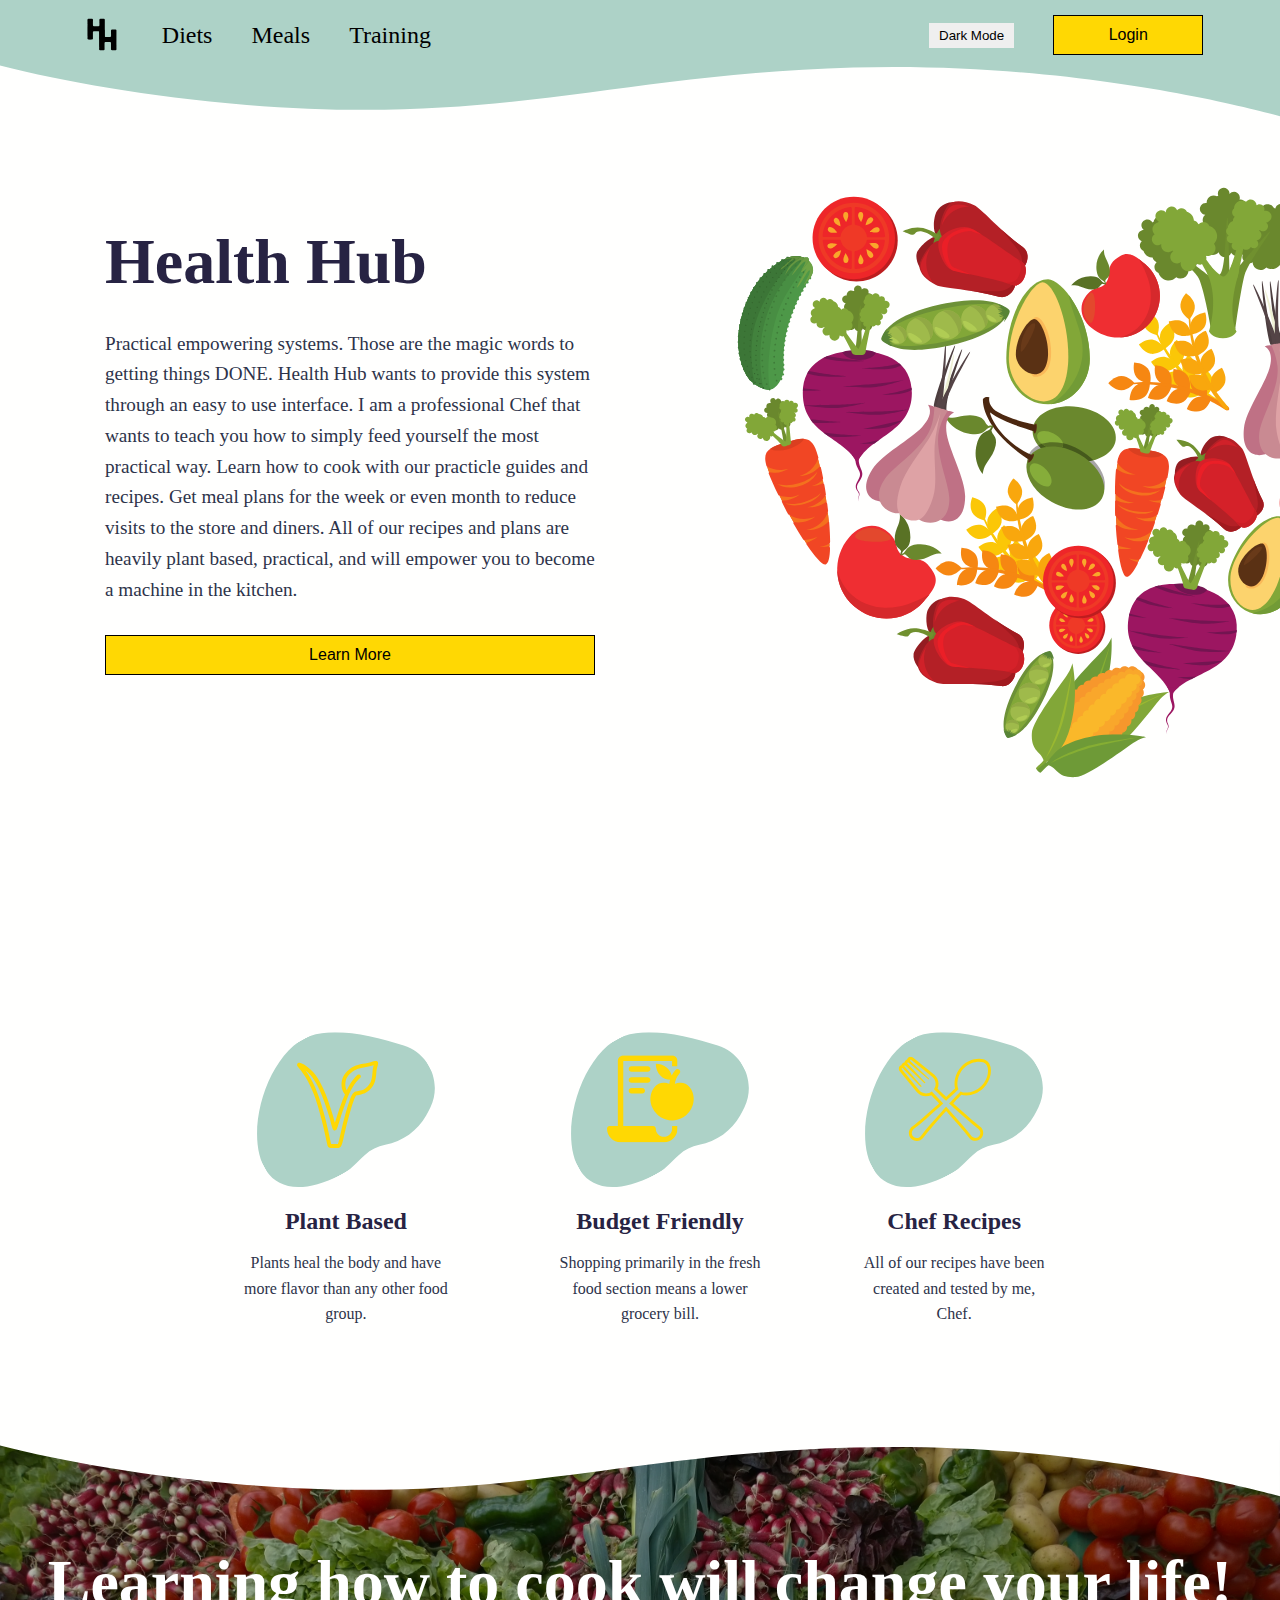
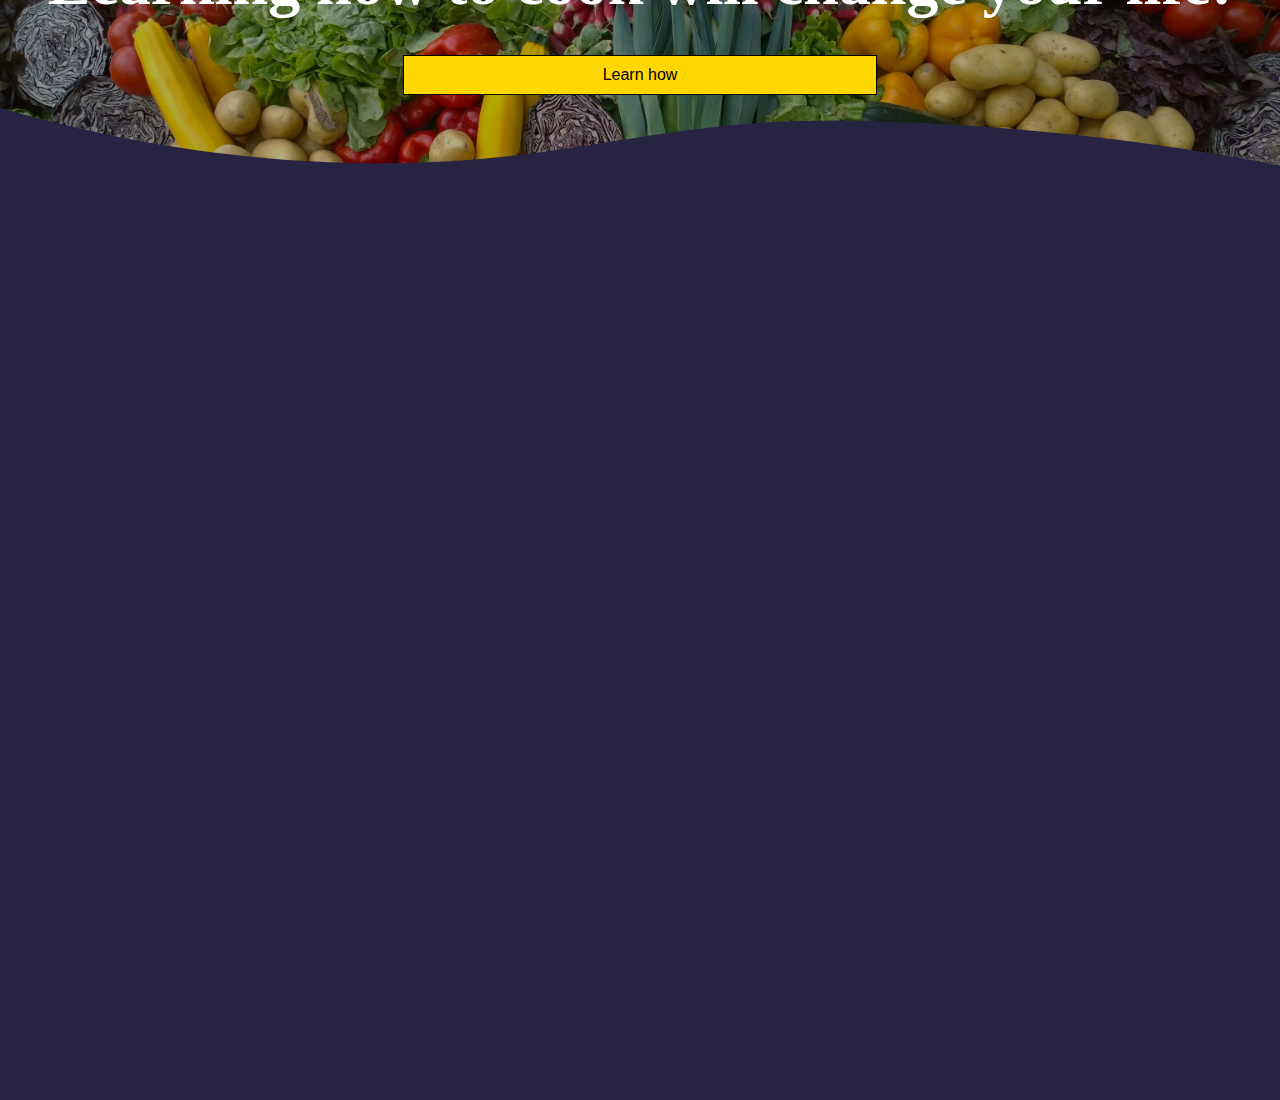
==== index.html @ 1642f45f "dark mode waves, starting section three" ====
<!DOCTYPE html>
<html lang="en">
  <head>
    <meta charset="UTF-8" />
    <meta http-equiv="X-UA-Compatible" content="IE=edge" />
    <meta name="viewport" content="width=device-width, initial-scale=1.0" />
    <link rel="stylesheet" href="./global.css" />
    <link rel="stylesheet" href="./styles/Home/index.css" />
    <title>Health Hub Website</title>
  </head>
  <header>
    <div class="header-interior">
      <div class="header-links">
        <img
          class="logo"
          src="./assets/logo/black_logo.svg"
          alt="Health Hub Logo"
        />
        <nav>
          <a>Diets</a>
          <a>Meals</a>
          <a>Training</a>
        </nav>
      </div>
      <div class="header-login">
        <button id="dark_mode_switch" class="switch">Dark Mode</button>
        <button id="login" class="btn login">Login</button>
      </div>
    </div>
    <div class="header_wave"></div>
  </header>
  <body>
    <section class="one">
      <img
        class="food_heart"
        src="./assets/food_heart.svg"
        alt="heart food image"
      />
      <article>
        <h1>Health Hub</h1>
        <p>
          Practical empowering systems. Those are the magic words to getting
          things DONE. Health Hub wants to provide this system through an easy
          to use interface. I am a professional Chef that wants to teach you how
          to simply feed yourself the most practical way. Learn how to cook with
          our practicle guides and recipes. Get meal plans for the week or even
          month to reduce visits to the store and diners. All of our recipes and
          plans are heavily plant based, practical, and will empower you to
          become a machine in the kitchen.
        </p>
        <button class="btn">Learn More</button>
      </article>
    </section>
    <section class="two">
      <div class="icons_wrapper">
        <div>
          <img
            class="plant"
            src="assets/sect_2_icons/plant.svg"
            alt="Vegan Icon"
          />
          <h2>Plant Based</h2>
          <p>
            Plants heal the body and have more flavor than any other food group.
          </p>
        </div>
        <div>
          <img
            class="budget"
            src="assets/sect_2_icons/budget.svg"
            alt="Budget Icon"
          />
          <h2>Budget Friendly</h2>
          <p>
            Shopping primarily in the fresh food section means a lower grocery
            bill.
          </p>
        </div>
        <div>
          <img
            class="chef"
            src="assets/sect_2_icons/chef.svg"
            alt="Utensil Icon"
          />
          <h2>Chef Recipes</h2>
          <p>All of our recipes have been created and tested by me, Chef.</p>
        </div>
      </div>
      <div class="image-wrapper">
        <div id="top-wave_home-sect-two" class="top_wave"></div>
        <div class="bottom_wave"></div>
        <div class="overlay">
          <h1>Learning how to cook will change your life!</h1>
          <button class="btn">Learn how</button>
        </div>
      </div>
    </section>
    <section class="three"></section>
    <script type="module" src="./index.js"></script>
  </body>
</html>
---- global.css ----
@import url("./styles/components/header.css");
@import url("./styles/components/button.css");
* {
  margin: 0;
  box-sizing: border-box;
}

:root {
  --background: #fffffe;
  --heading: #272343;
  --paragraph: #2d334a;
  --button: #ffd803;
  --button_text: #272343;
  --lt-highlight: #ffd803;
  --lt-main: #fffffe;
  --lt-secondary: #e3f6f5;
  --lt-tertiary: #bae8e8;
  --navbar: #add2c7;
  --border: "#272343";
  --article_background: hsla(37, 57%, 97%, 0.9);

  /*Fonts*/
  --sm: 1.2rem;
  --md: 2rem;
  --lg: 4rem;

  --dk-background: #004643;
  --dk-headline: #fffffe;
  --dk-paragraph: #abd1c6;
  --dk-button: #f9bc60;
  --dk-button_text: #001e1d;
  --dk-highlight: #f9bc60;
  --dk-main: #e8e4e6;
  --dk-secondary: #abd1c6;
  --dk-tertiary: #e16162;
  --dk-article_background: hsla(0, 5%, 20%, 0.9);

  --std-margin: 75px;
  --std-padding: 6%;
  --std-max_width: 1800px;
}

html {
  background: var(--background);
}
p {
  line-height: 1.6;
  color: var(--paragraph);
}

/*Mobile*/
@media (min-width: 400px) {
}
/*Xs*/
@media (min-width: 500px) {
}
/*Sm*/
@media (min-width: 640px) {
}
/*Md*/
@media (min-width: 768px) {
}
/*Lg*/
@media (min-width: 1024px) {
}
/*Xl*/
@media (min-width: 1280px) {
}
/*2xl*/
@media (min-width: 1536px) {
}
---- styles/Home/index.css ----
@import url("./section_one.css");
@import url("./section_two.css");
body {
  overflow-x: hidden;
}
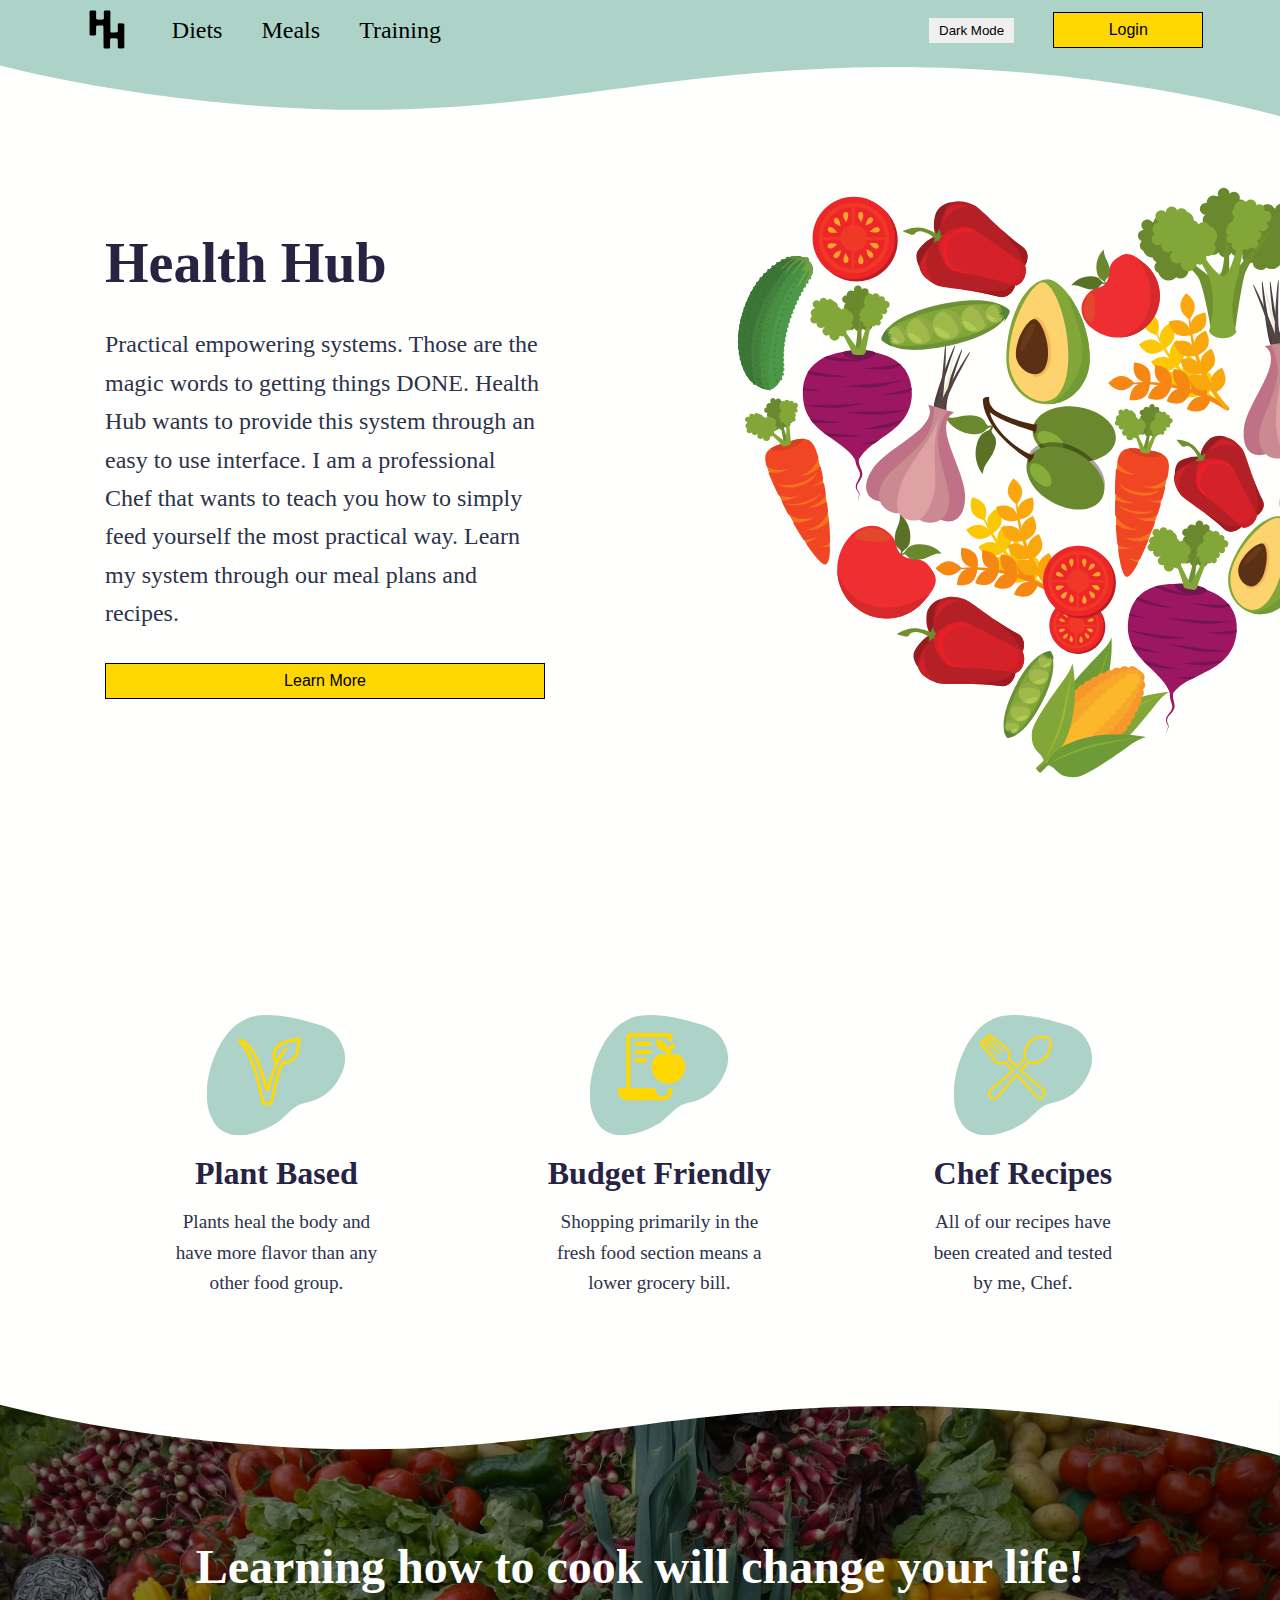
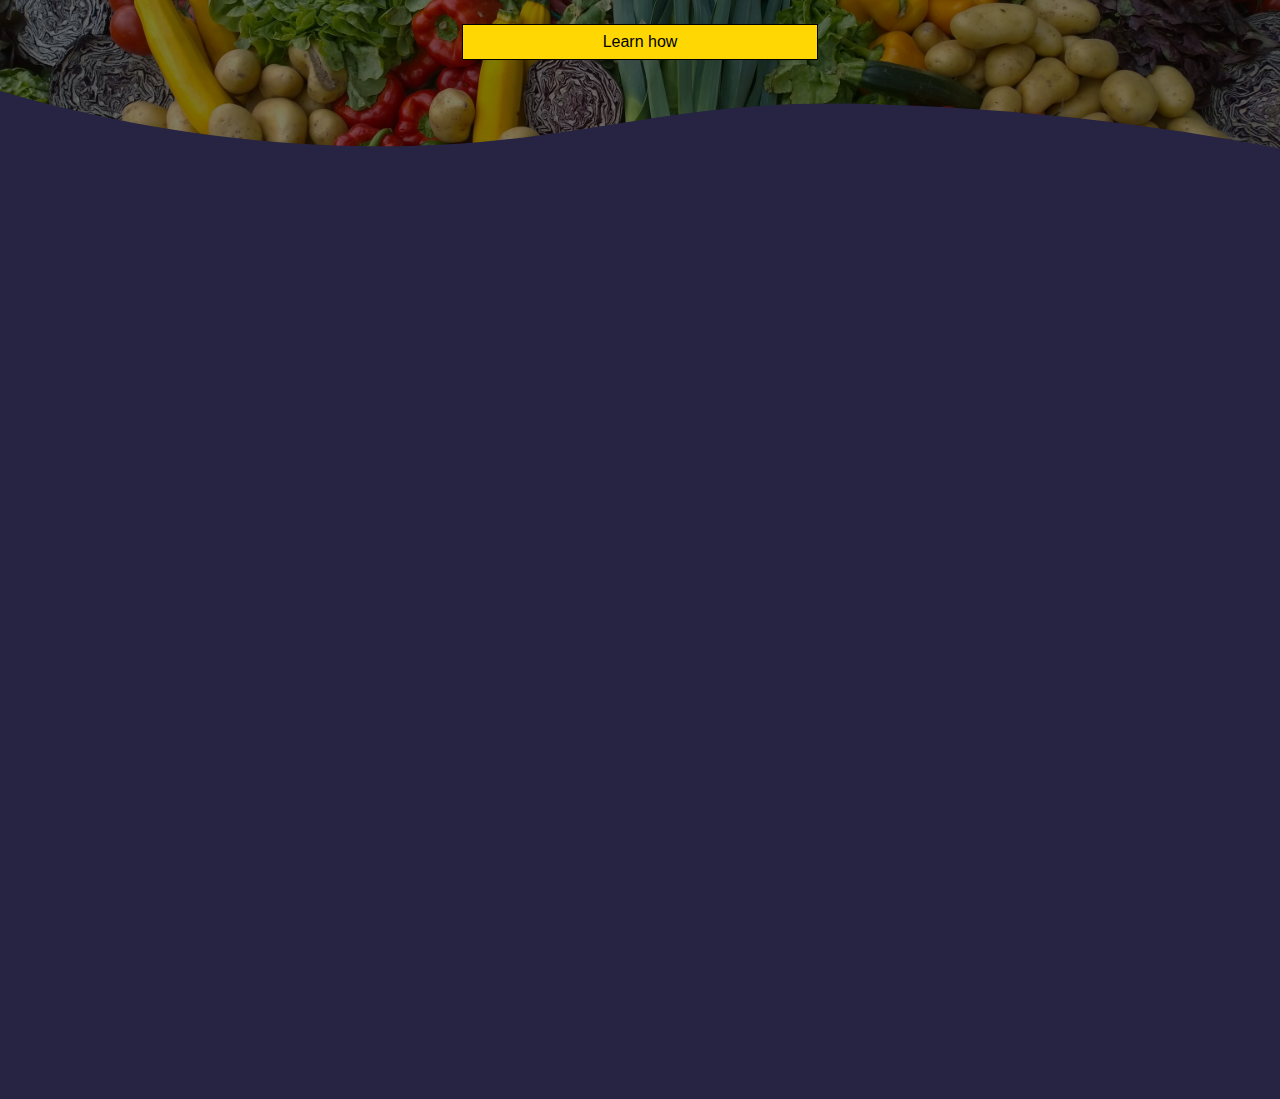
==== commit aae7142d: "cleaned up style section" ====
--- a/index.html
+++ b/index.html
@@ -9,8 +9,8 @@
     <title>Health Hub Website</title>
   </head>
   <header>
-    <div class="header-interior">
-      <div class="header-links">
+    <div class="wrapper">
+      <div class="links">
         <img
           class="logo"
           src="./assets/logo/black_logo.svg"
@@ -30,7 +30,7 @@
     <div class="header_wave"></div>
   </header>
   <body>
-    <section class="one">
+    <section class="splash">
       <img
         class="food_heart"
         src="./assets/food_heart.svg"
@@ -42,16 +42,13 @@
           Practical empowering systems. Those are the magic words to getting
           things DONE. Health Hub wants to provide this system through an easy
           to use interface. I am a professional Chef that wants to teach you how
-          to simply feed yourself the most practical way. Learn how to cook with
-          our practicle guides and recipes. Get meal plans for the week or even
-          month to reduce visits to the store and diners. All of our recipes and
-          plans are heavily plant based, practical, and will empower you to
-          become a machine in the kitchen.
+          to simply feed yourself the most practical way. Learn my system
+          through our meal plans and recipes.
         </p>
         <button class="btn">Learn More</button>
       </article>
     </section>
-    <section class="two">
+    <section class="features">
       <div class="icons_wrapper">
         <div>
           <img
@@ -86,13 +83,13 @@
           <p>All of our recipes have been created and tested by me, Chef.</p>
         </div>
       </div>
-      <div class="image-wrapper">
-        <div id="top-wave_home-sect-two" class="top_wave"></div>
-        <div class="bottom_wave"></div>
-        <div class="overlay">
-          <h1>Learning how to cook will change your life!</h1>
-          <button class="btn">Learn how</button>
-        </div>
+    </section>
+    <section class="food_wave">
+      <div id="top-wave_home-sect-two" class="top_wave"></div>
+      <div class="bottom_wave"></div>
+      <div class="overlay">
+        <h1>Learning how to cook will change your life!</h1>
+        <button class="btn">Learn how</button>
       </div>
     </section>
     <section class="three"></section>
--- a/global.css
+++ b/global.css
@@ -21,8 +21,11 @@
 
   /*Fonts*/
   --sm: 1.2rem;
+  --base: 1.5rem;
   --md: 2rem;
-  --lg: 4rem;
+  --reg: 2.5rem;
+  --lg: 3rem;
+  --xl: 3.5rem;
 
   --dk-background: #004643;
   --dk-headline: #fffffe;
@@ -37,7 +40,11 @@
 
   --std-margin: 75px;
   --std-padding: 6%;
-  --std-max_width: 1800px;
+  --std-wrapper-width: 90%;
+  --std-max_width: 2500px;
+
+  --mobile-wrapper-width: 95%;
+  --mobile-padding-y: 40px;
 }
 
 html {
--- a/styles/Home/index.css
+++ b/styles/Home/index.css
@@ -1,5 +1,3 @@
-@import url("./section_one.css");
-@import url("./section_two.css");
-body {
-  overflow-x: hidden;
-}
+@import url("./sections/splash.css");
+@import url("./sections/features.css");
+@import url("./sections/food_wave.css");
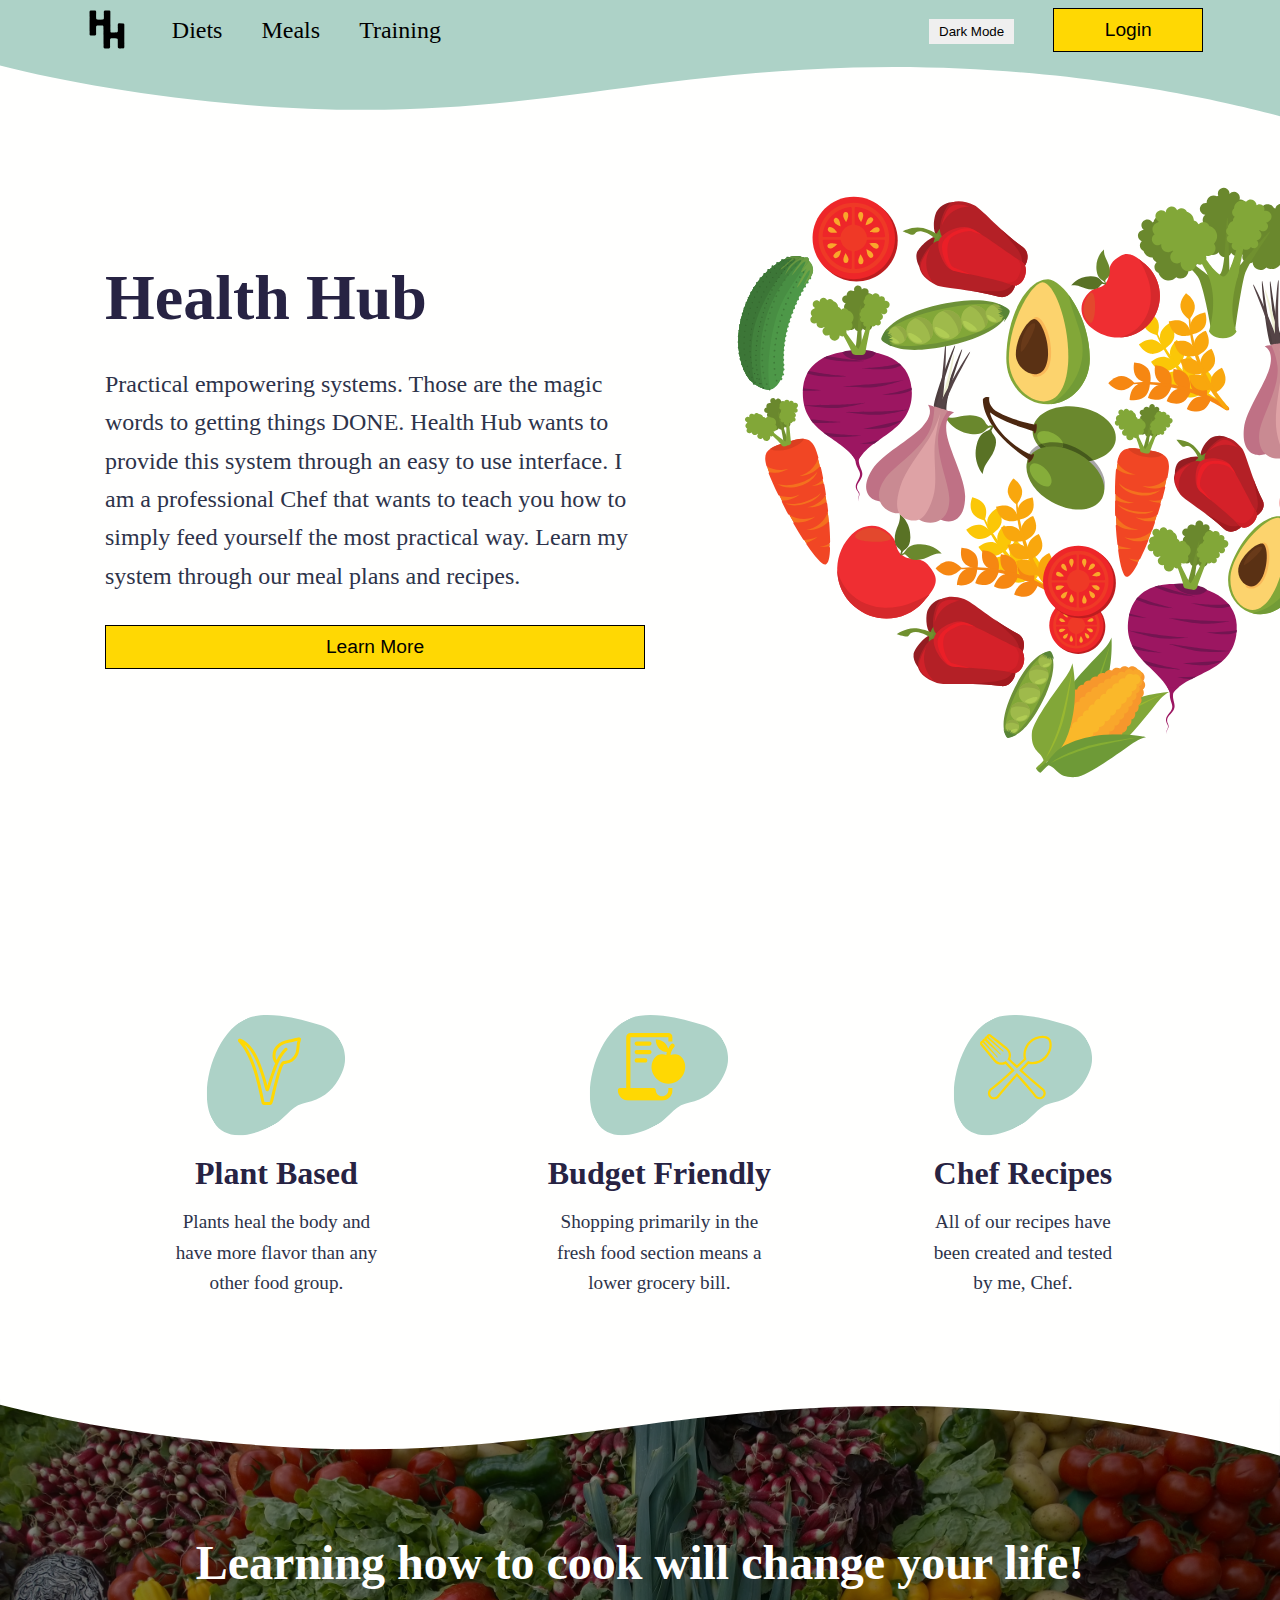
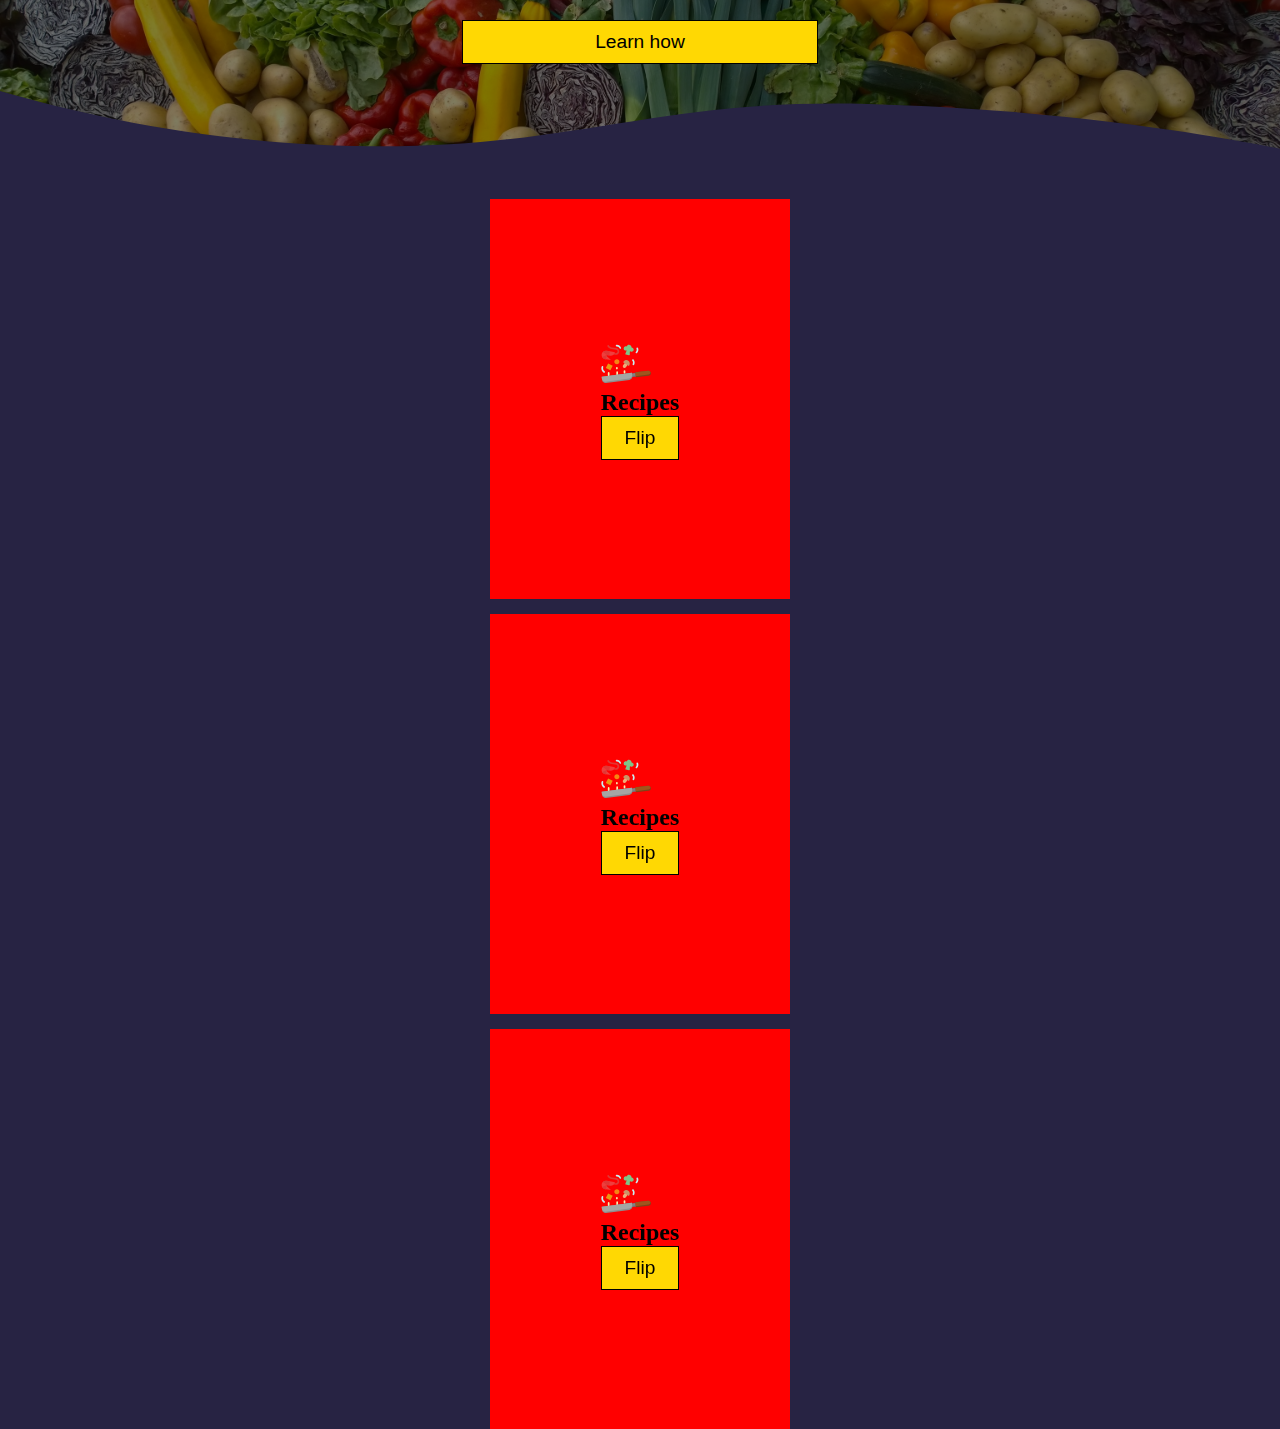
==== commit 3aa74620: "adding fip cards" ====
--- a/index.html
+++ b/index.html
@@ -92,7 +92,46 @@
         <button class="btn">Learn how</button>
       </div>
     </section>
-    <section class="three"></section>
+    <section class="cards">
+      <div class="wrapper">
+        <div class="scene">
+          <div class="card">
+            <div class="card_face front">
+              <img src="./assets/img_pack/1.svg" alt="icon" />
+              <h2>Recipes</h2>
+              <button class="btn flipButton">Flip</button>
+            </div>
+            <div class="card_face back">
+              <img src="./assets/img_pack/1.svg" alt="icon" />
+              <h2>Recipes</h2>
+            </div>
+          </div>
+        </div>
+        <div class="scene">
+          <div class="card">
+            <div class="card_face front">
+              <img src="./assets/img_pack/1.svg" alt="icon" />
+              <h2>Recipes</h2>
+              <button class="btn flipButton">Flip</button>
+            </div>
+            <div class="card_face back">
+              <h1>Hello</h1>
+            </div>
+          </div>
+        </div>
+        <div class="scene">
+          <div class="card">
+            <div class="card_face front">
+              <img src="./assets/img_pack/1.svg" alt="icon" />
+              <h2>Recipes</h2>
+              <button class="btn flipButton">Flip</button>
+            </div>
+            <div class="card_face back">
+              <h1>Hello</h1>
+            </div>
+          </div>
+        </div>
+    </section>
     <script type="module" src="./index.js"></script>
   </body>
 </html>
--- a/global.css
+++ b/global.css
@@ -20,12 +20,14 @@
   --article_background: hsla(37, 57%, 97%, 0.9);
 
   /*Fonts*/
+  --xs: 1rem;
   --sm: 1.2rem;
   --base: 1.5rem;
   --md: 2rem;
   --reg: 2.5rem;
   --lg: 3rem;
-  --xl: 3.5rem;
+  --xl: 4rem;
+  --xxl: 5.2rem;
 
   --dk-background: #004643;
   --dk-headline: #fffffe;
@@ -41,14 +43,19 @@
   --std-margin: 75px;
   --std-padding: 6%;
   --std-wrapper-width: 90%;
-  --std-max_width: 2500px;
+  --std-max_width: 2200px;
+  --std-max_height: 1500px;
 
   --mobile-wrapper-width: 95%;
-  --mobile-padding-y: 40px;
+  --mobile-padding-y: 50px;
 }
 
 html {
   background: var(--background);
+}
+section {
+  max-width: var(--std-max_width);
+  margin: auto;
 }
 p {
   line-height: 1.6;
--- a/styles/Home/index.css
+++ b/styles/Home/index.css
@@ -1,3 +1,4 @@
 @import url("./sections/splash.css");
 @import url("./sections/features.css");
 @import url("./sections/food_wave.css");
+@import url("./sections/cards.css");
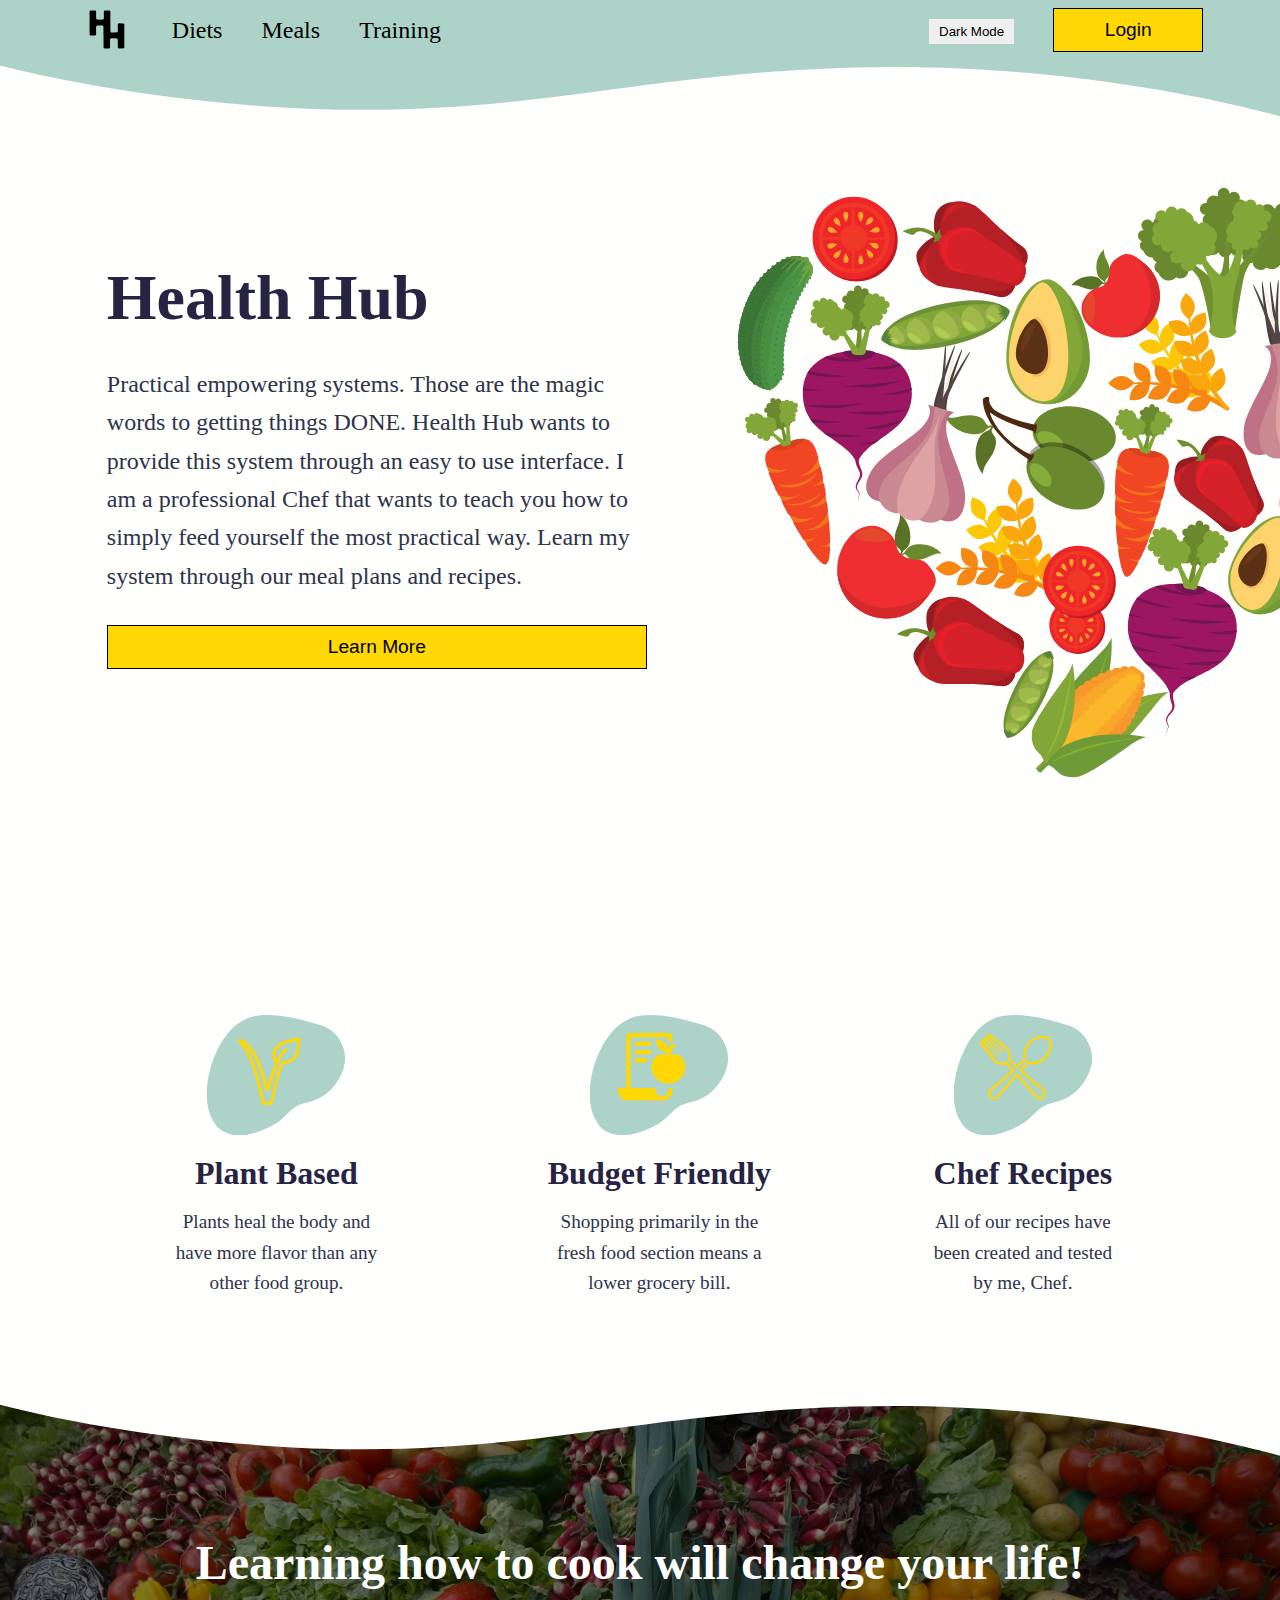
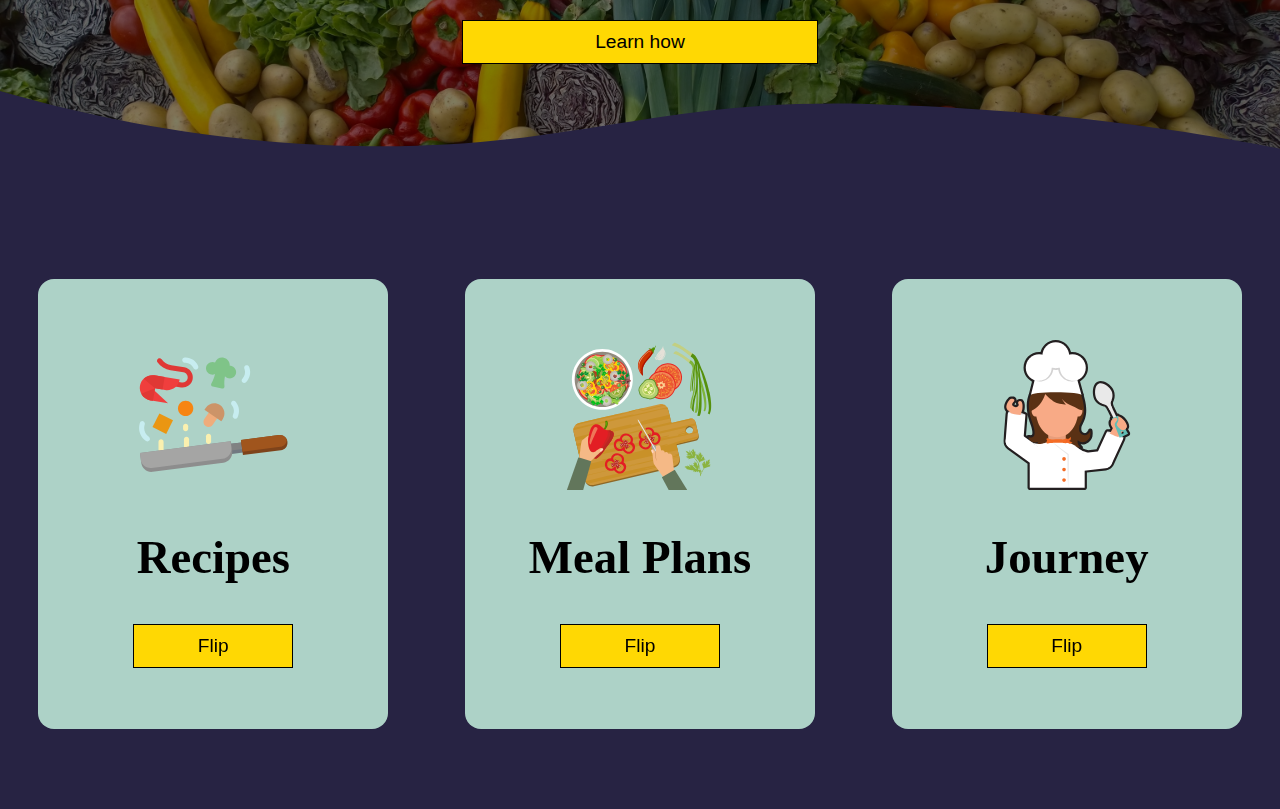
==== commit 24dbe228: "adding fip cards" ====
--- a/index.html
+++ b/index.html
@@ -98,20 +98,20 @@
           <div class="card">
             <div class="card_face front">
               <img src="./assets/img_pack/1.svg" alt="icon" />
-              <h2>Recipes</h2>
+              <h3>Recipes</h3>
               <button class="btn flipButton">Flip</button>
             </div>
             <div class="card_face back">
               <img src="./assets/img_pack/1.svg" alt="icon" />
-              <h2>Recipes</h2>
+              <h1>Recipes Image</h1>
             </div>
           </div>
         </div>
         <div class="scene">
           <div class="card">
             <div class="card_face front">
-              <img src="./assets/img_pack/1.svg" alt="icon" />
-              <h2>Recipes</h2>
+              <img src="./assets/img_pack/2.svg" alt="icon" />
+              <h3>Meal Plans</h3>
               <button class="btn flipButton">Flip</button>
             </div>
             <div class="card_face back">
@@ -122,8 +122,8 @@
         <div class="scene">
           <div class="card">
             <div class="card_face front">
-              <img src="./assets/img_pack/1.svg" alt="icon" />
-              <h2>Recipes</h2>
+              <img src="./assets/img_pack/3.svg" alt="icon" />
+              <h3>Journey</h3>
               <button class="btn flipButton">Flip</button>
             </div>
             <div class="card_face back">
--- a/global.css
+++ b/global.css
@@ -40,14 +40,14 @@
   --dk-tertiary: #e16162;
   --dk-article_background: hsla(0, 5%, 20%, 0.9);
 
-  --std-margin: 75px;
-  --std-padding: 6%;
   --std-wrapper-width: 90%;
   --std-max_width: 2200px;
   --std-max_height: 1500px;
+  --std-padding-y: 80px;
+  --std-padding-x: 6%;
 
   --mobile-wrapper-width: 95%;
-  --mobile-padding-y: 50px;
+  --mobile-padding-y: 60px;
 }
 
 html {
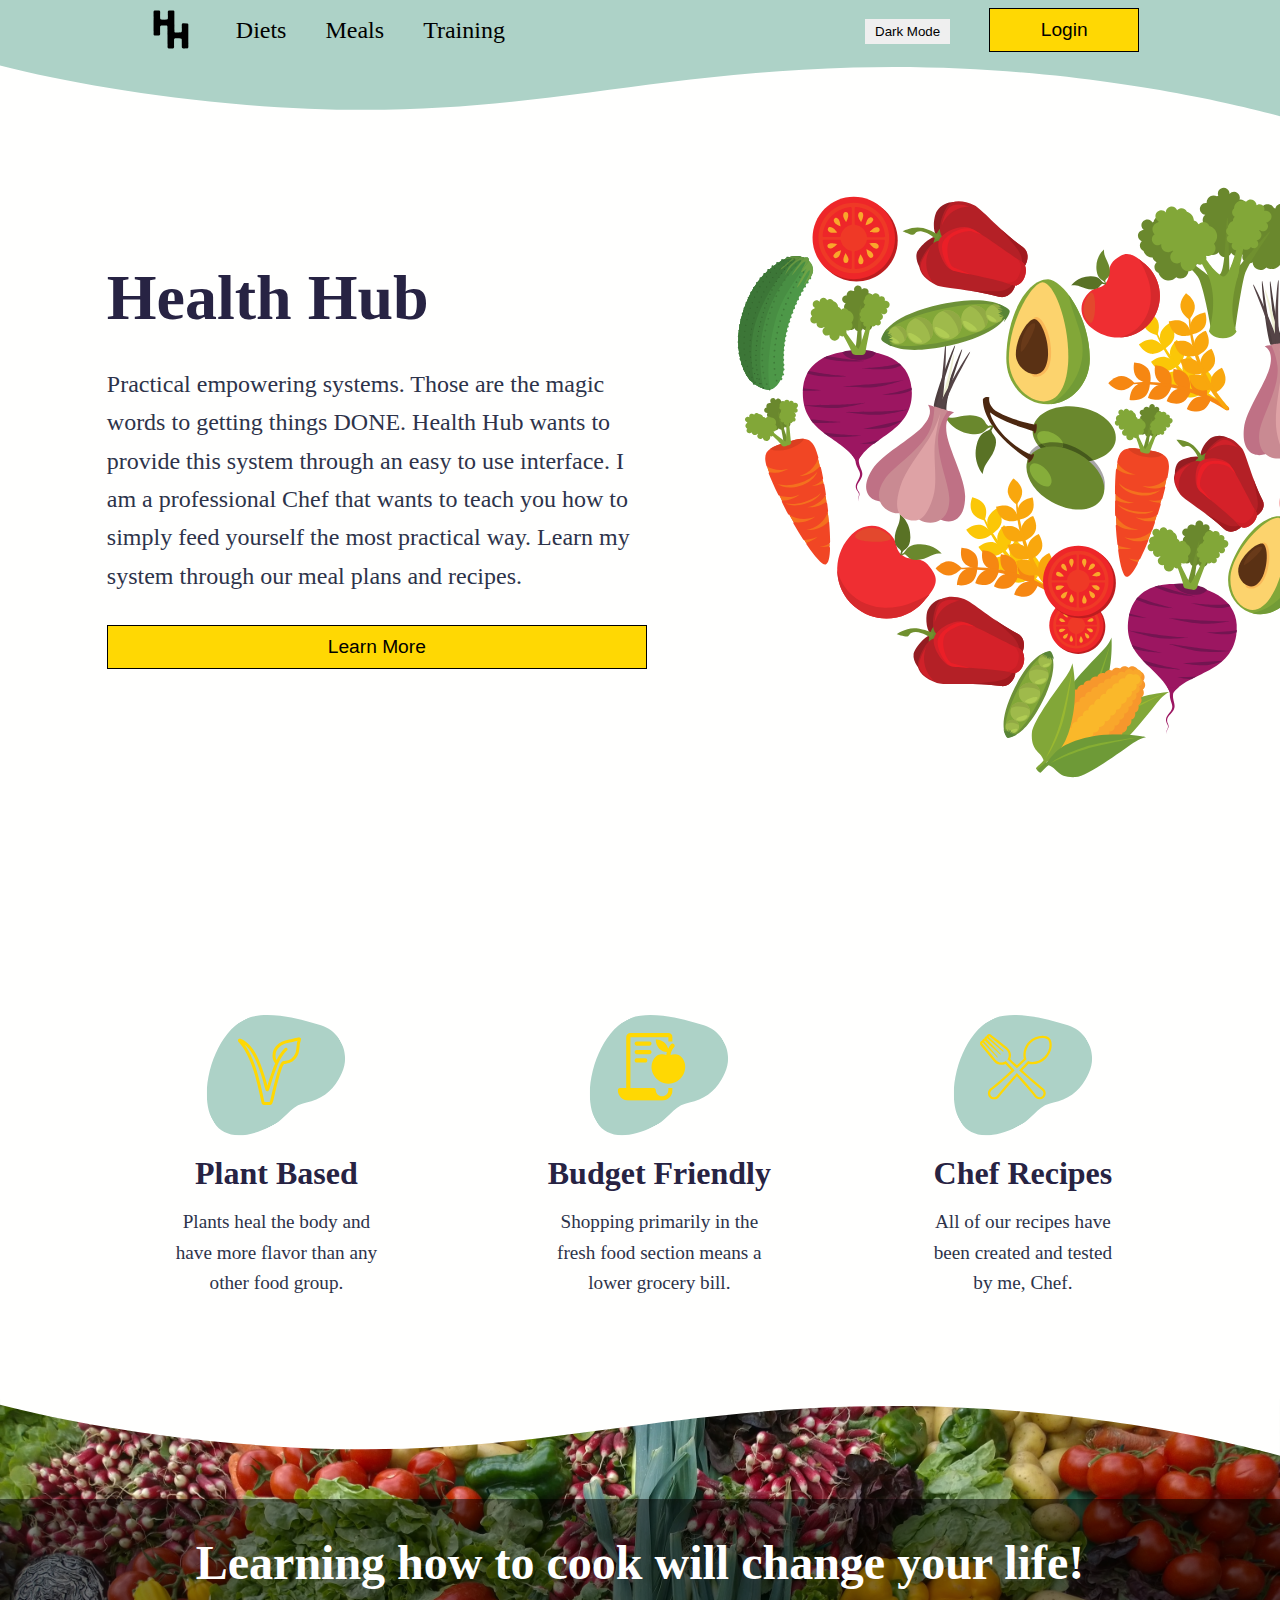
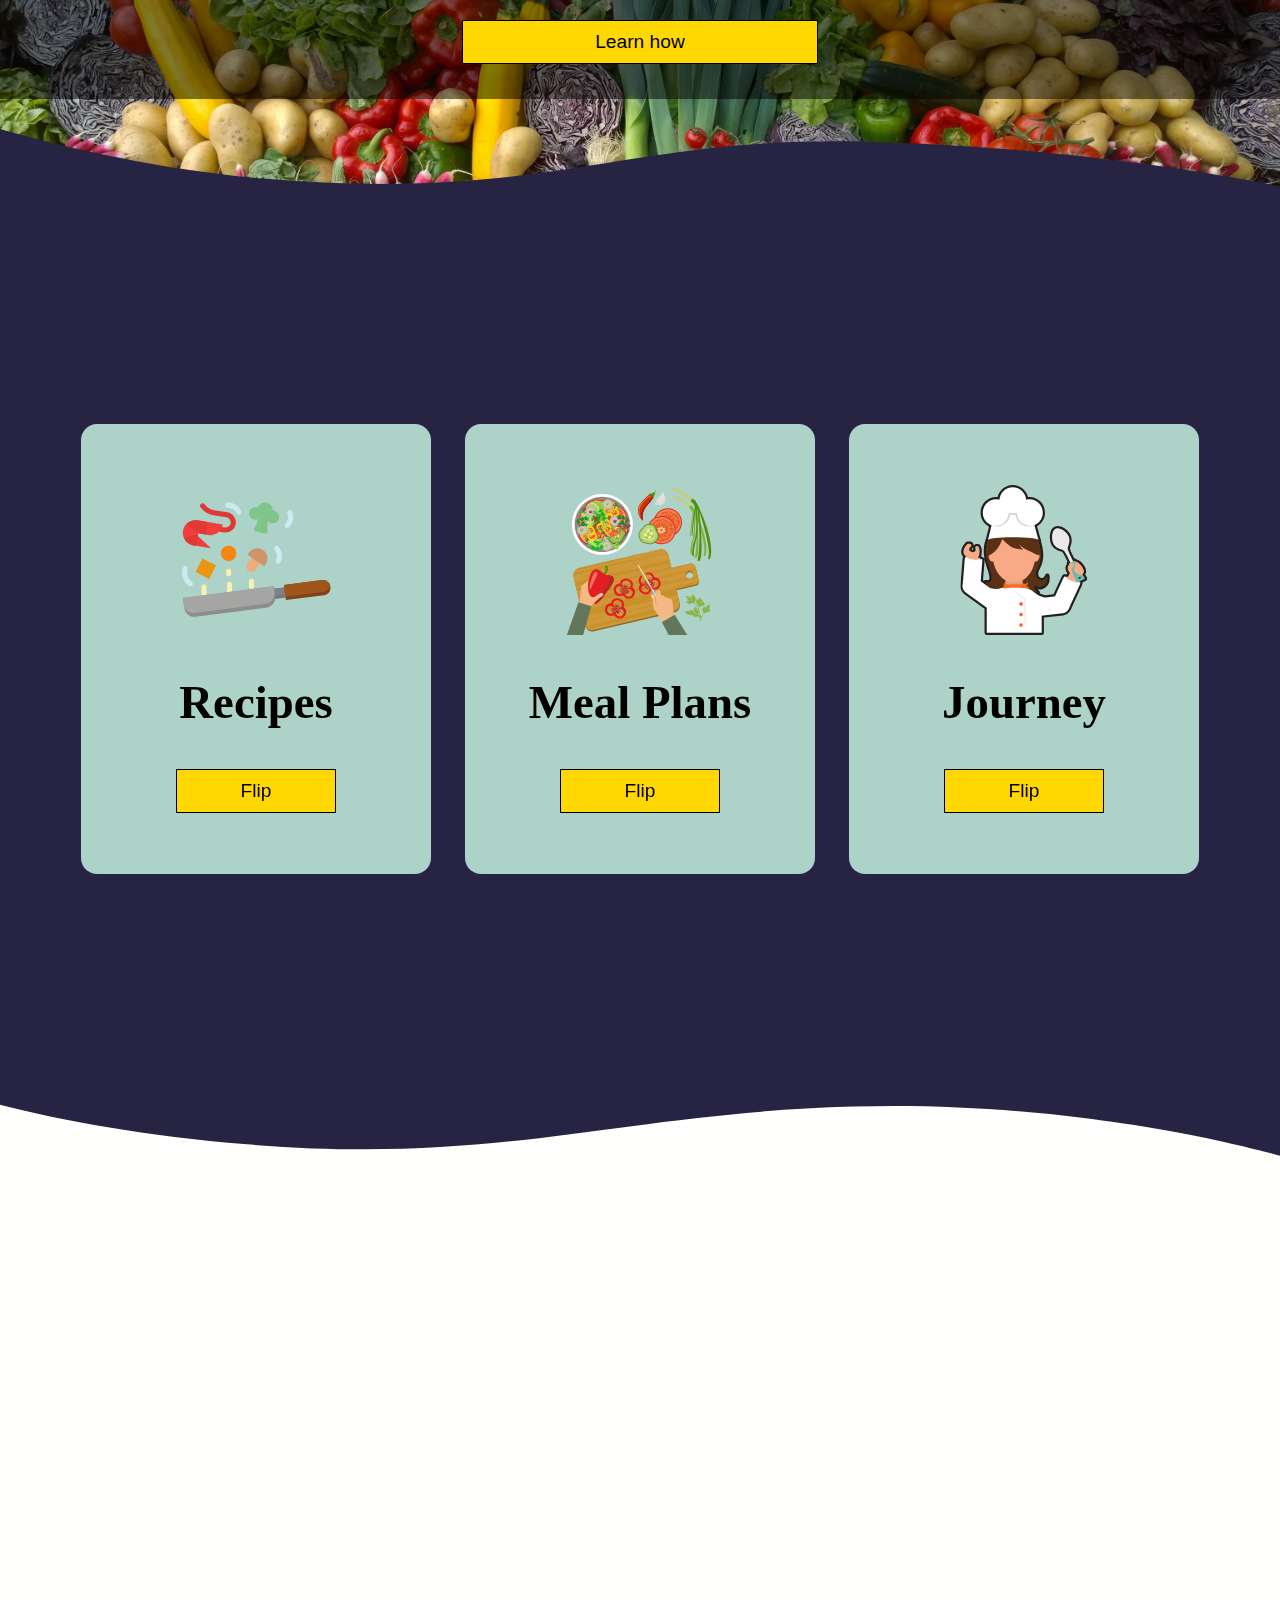
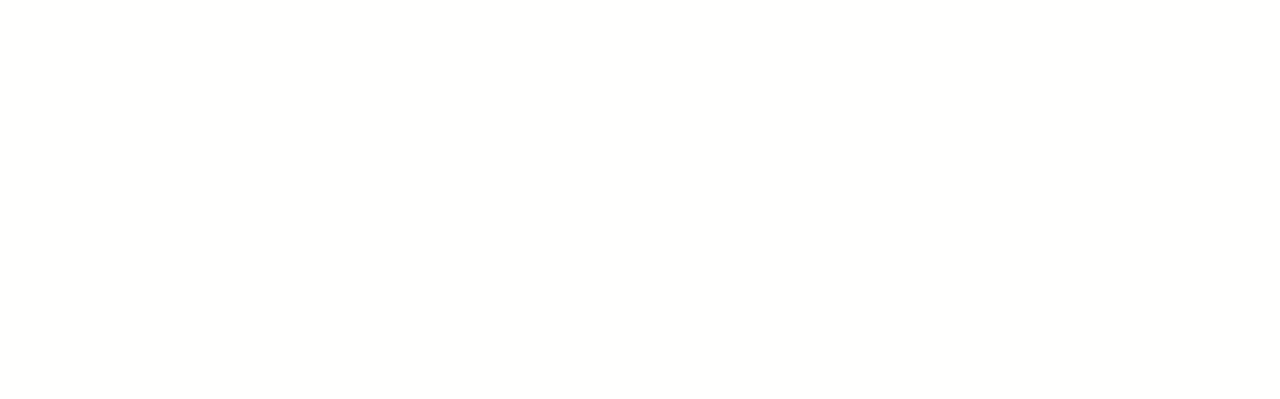
==== commit ea436b6e: "refactor" ====
--- a/index.html
+++ b/index.html
@@ -49,7 +49,7 @@
       </article>
     </section>
     <section class="features">
-      <div class="icons_wrapper">
+      <div class="wrapper">
         <div>
           <img
             class="plant"
@@ -132,6 +132,13 @@
           </div>
         </div>
     </section>
+    <section class="info">
+      <div class="wrapper">
+      <div class="top_wave"></div>
+      <article></article>
+      <div class="image"></div>
+    </div>
+    </section>
     <script type="module" src="./index.js"></script>
   </body>
 </html>
--- a/global.css
+++ b/global.css
@@ -1,5 +1,8 @@
 @import url("./styles/components/header.css");
 @import url("./styles/components/button.css");
+@import url("./styles/components/wave.css");
+@import url("./styles/components/wrapper.css");
+@import url("./styles/components/section.css");
 * {
   margin: 0;
   box-sizing: border-box;
@@ -40,22 +43,15 @@
   --dk-tertiary: #e16162;
   --dk-article_background: hsla(0, 5%, 20%, 0.9);
 
-  --std-wrapper-width: 90%;
   --std-max_width: 2200px;
   --std-max_height: 1500px;
+
   --std-padding-y: 80px;
   --std-padding-x: 6%;
-
-  --mobile-wrapper-width: 95%;
-  --mobile-padding-y: 60px;
 }
 
 html {
   background: var(--background);
-}
-section {
-  max-width: var(--std-max_width);
-  margin: auto;
 }
 p {
   line-height: 1.6;
--- a/styles/Home/index.css
+++ b/styles/Home/index.css
@@ -2,3 +2,4 @@
 @import url("./sections/features.css");
 @import url("./sections/food_wave.css");
 @import url("./sections/cards.css");
+@import url("./sections/info.css");
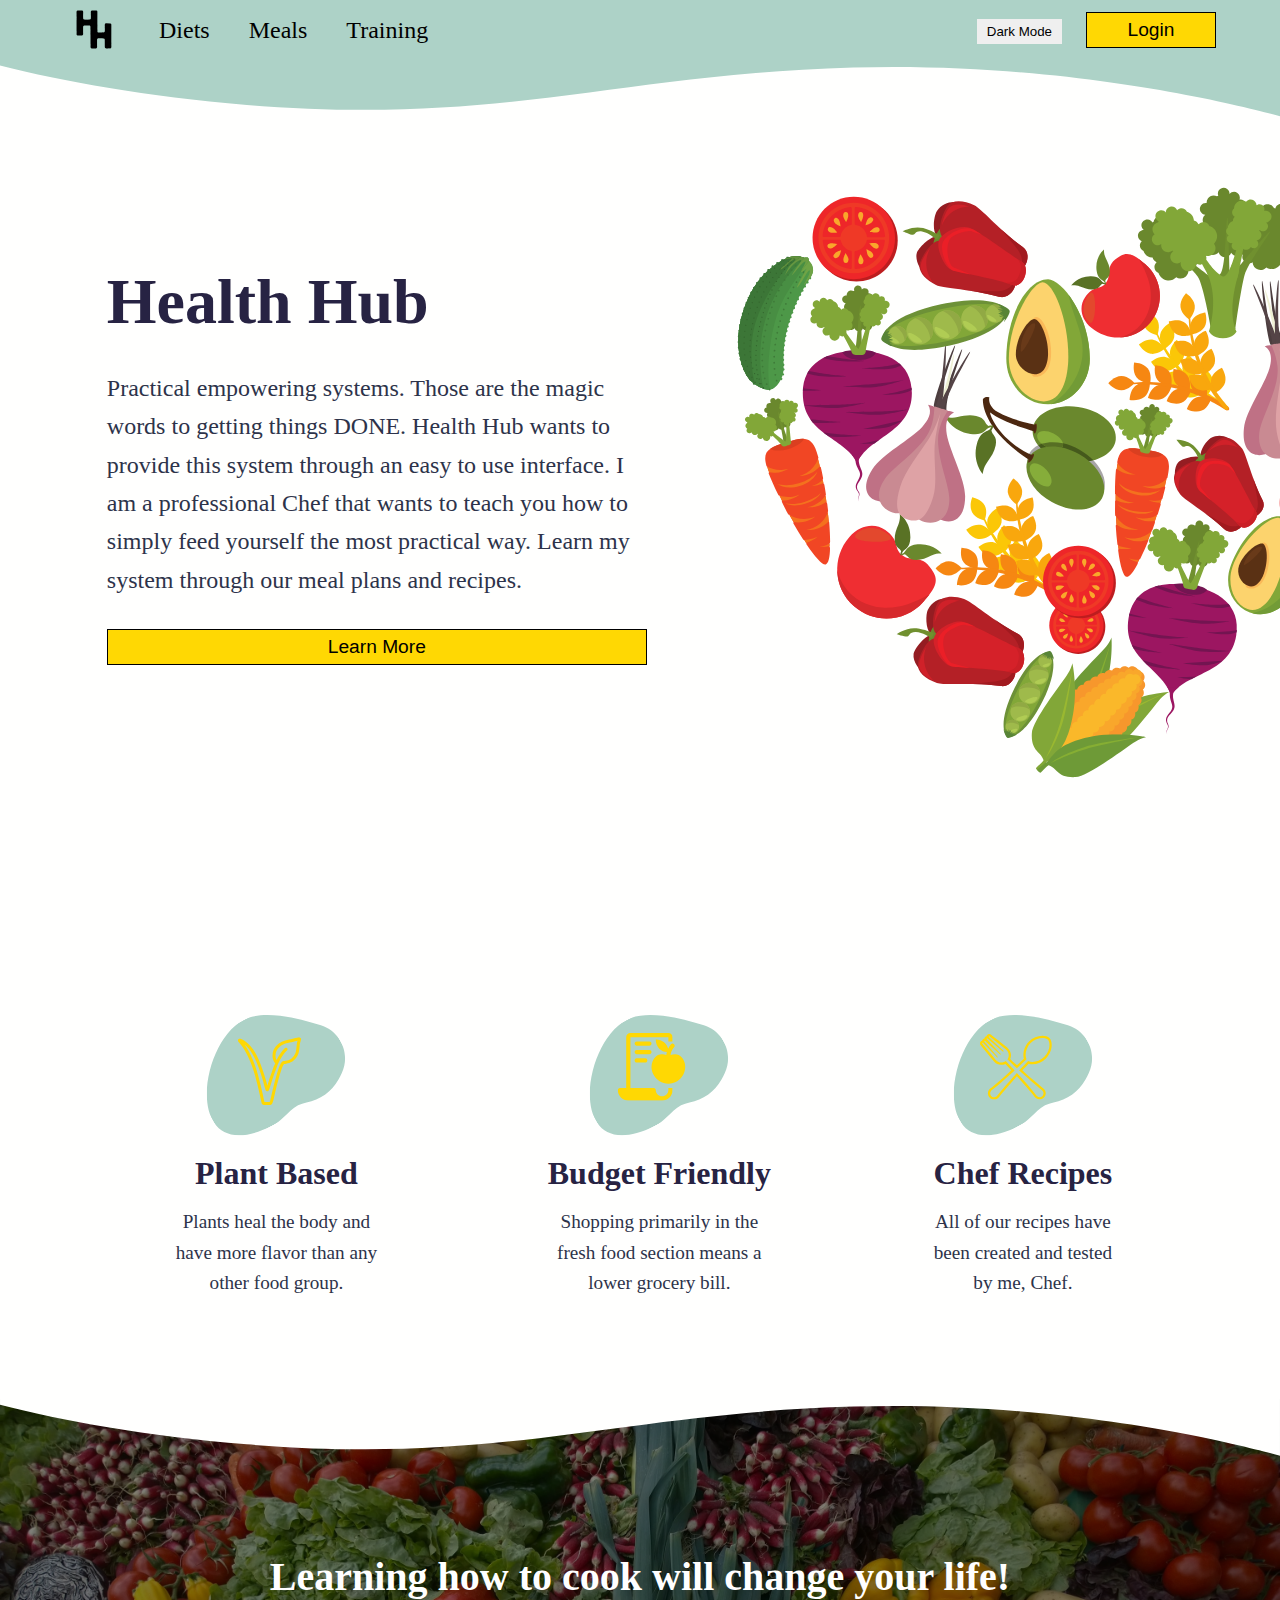
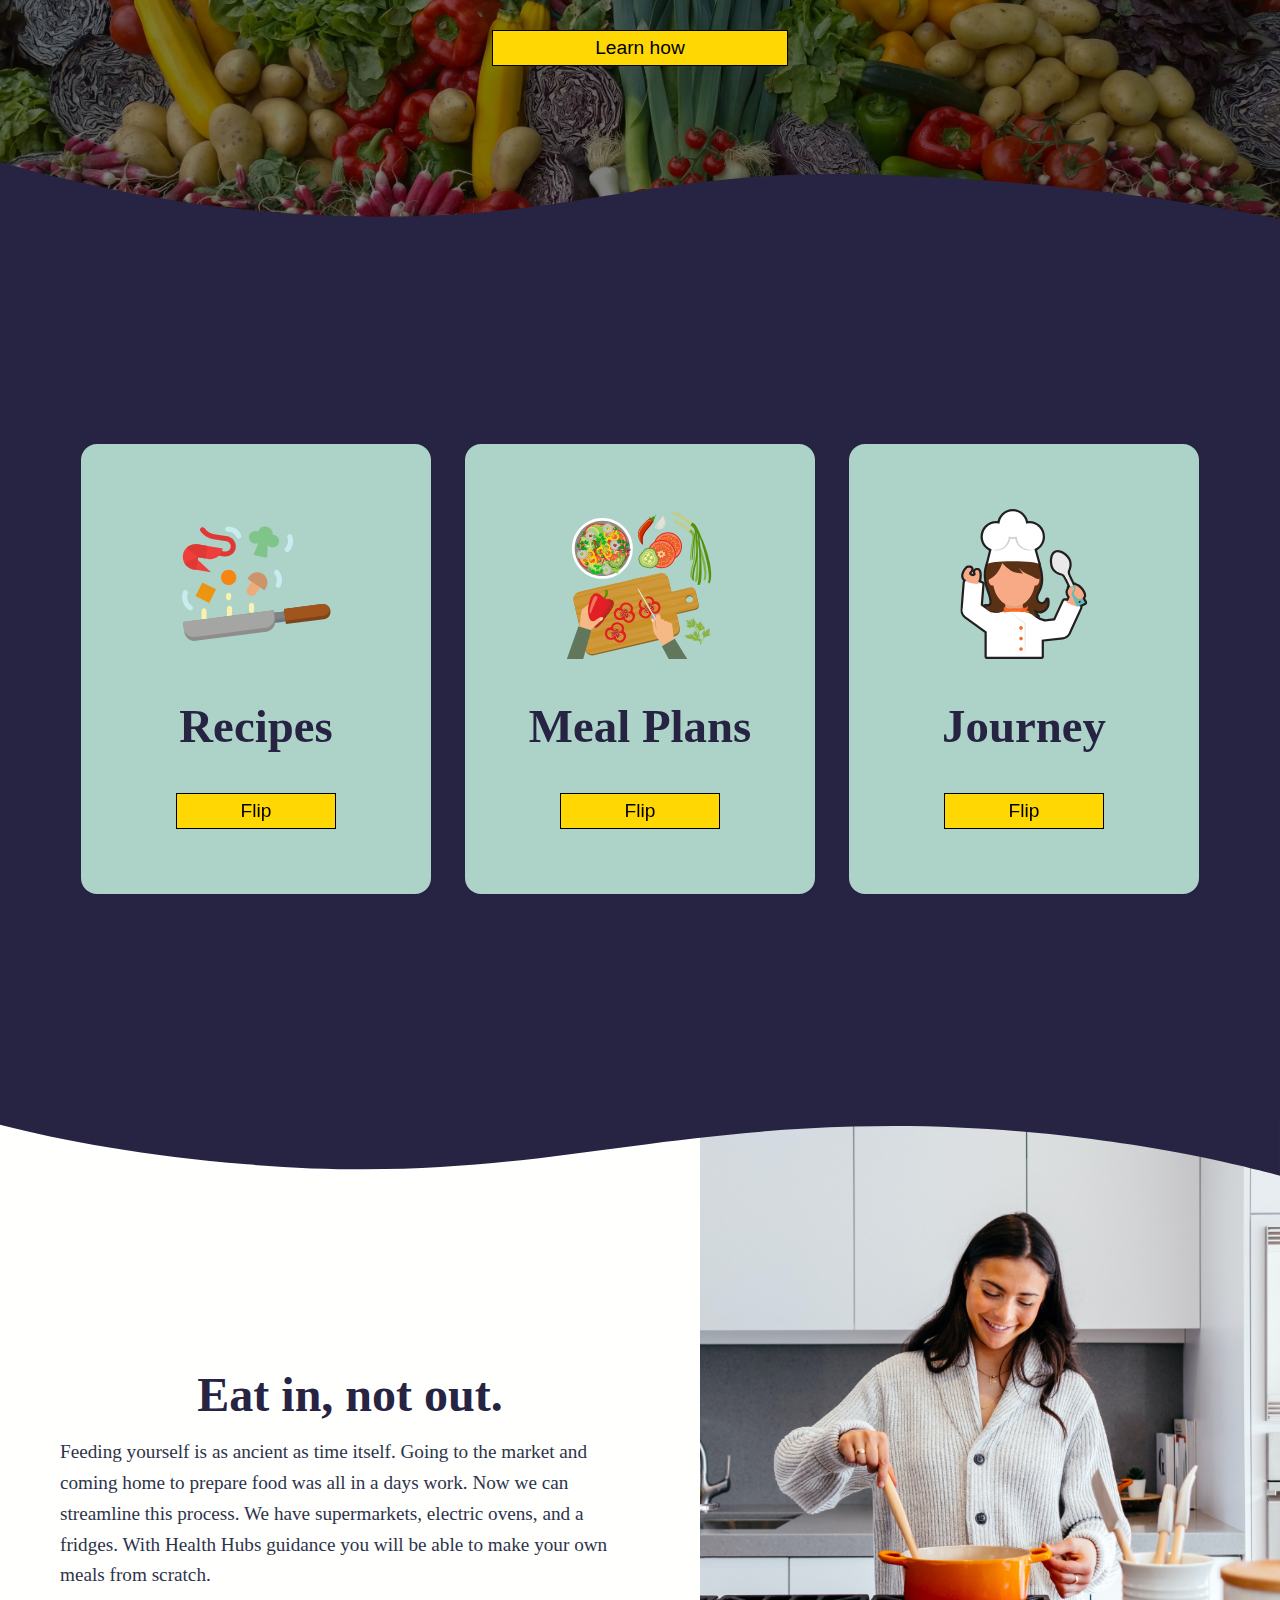
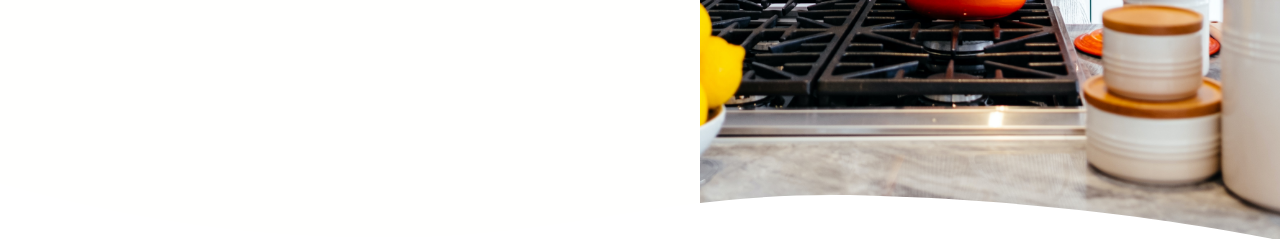
==== commit aa9fb0f9: "added a page" ====
--- a/index.html
+++ b/index.html
@@ -133,11 +133,17 @@
         </div>
     </section>
     <section class="info">
-      <div class="wrapper">
       <div class="top_wave"></div>
-      <article></article>
+
+      <article>
+        <h1>Eat in, not out.</h1>
+        <p>
+          Feeding yourself is as ancient as time itself. Going to the market and coming home to prepare food was all in a days work. Now we can streamline this process. We have supermarkets, electric ovens, and a fridges. With Health Hubs guidance you will be able to make your own meals from scratch.
+        </p>
+      </article>
       <div class="image"></div>
-    </div>
+
+      <div class="bottom_wave"></div>
     </section>
     <script type="module" src="./index.js"></script>
   </body>
--- a/global.css
+++ b/global.css
@@ -22,16 +22,6 @@
   --border: "#272343";
   --article_background: hsla(37, 57%, 97%, 0.9);
 
-  /*Fonts*/
-  --xs: 1rem;
-  --sm: 1.2rem;
-  --base: 1.5rem;
-  --md: 2rem;
-  --reg: 2.5rem;
-  --lg: 3rem;
-  --xl: 4rem;
-  --xxl: 5.2rem;
-
   --dk-background: #004643;
   --dk-headline: #fffffe;
   --dk-paragraph: #abd1c6;
@@ -43,15 +33,29 @@
   --dk-tertiary: #e16162;
   --dk-article_background: hsla(0, 5%, 20%, 0.9);
 
+  /*Fonts*/
+  --xs: 1rem;
+  --sm: 1.2rem;
+  --base: 1.5rem;
+  --md: 2rem;
+  --reg: 2.5rem;
+  --lg: 3rem;
+  --xl: 4rem;
+  --xxl: 5.2rem;
+
   --std-max_width: 2200px;
   --std-max_height: 1500px;
-
-  --std-padding-y: 80px;
-  --std-padding-x: 6%;
 }
 
 html {
   background: var(--background);
+}
+h1,
+h2,
+h3,
+h4,
+h5 {
+  color: var(--heading);
 }
 p {
   line-height: 1.6;
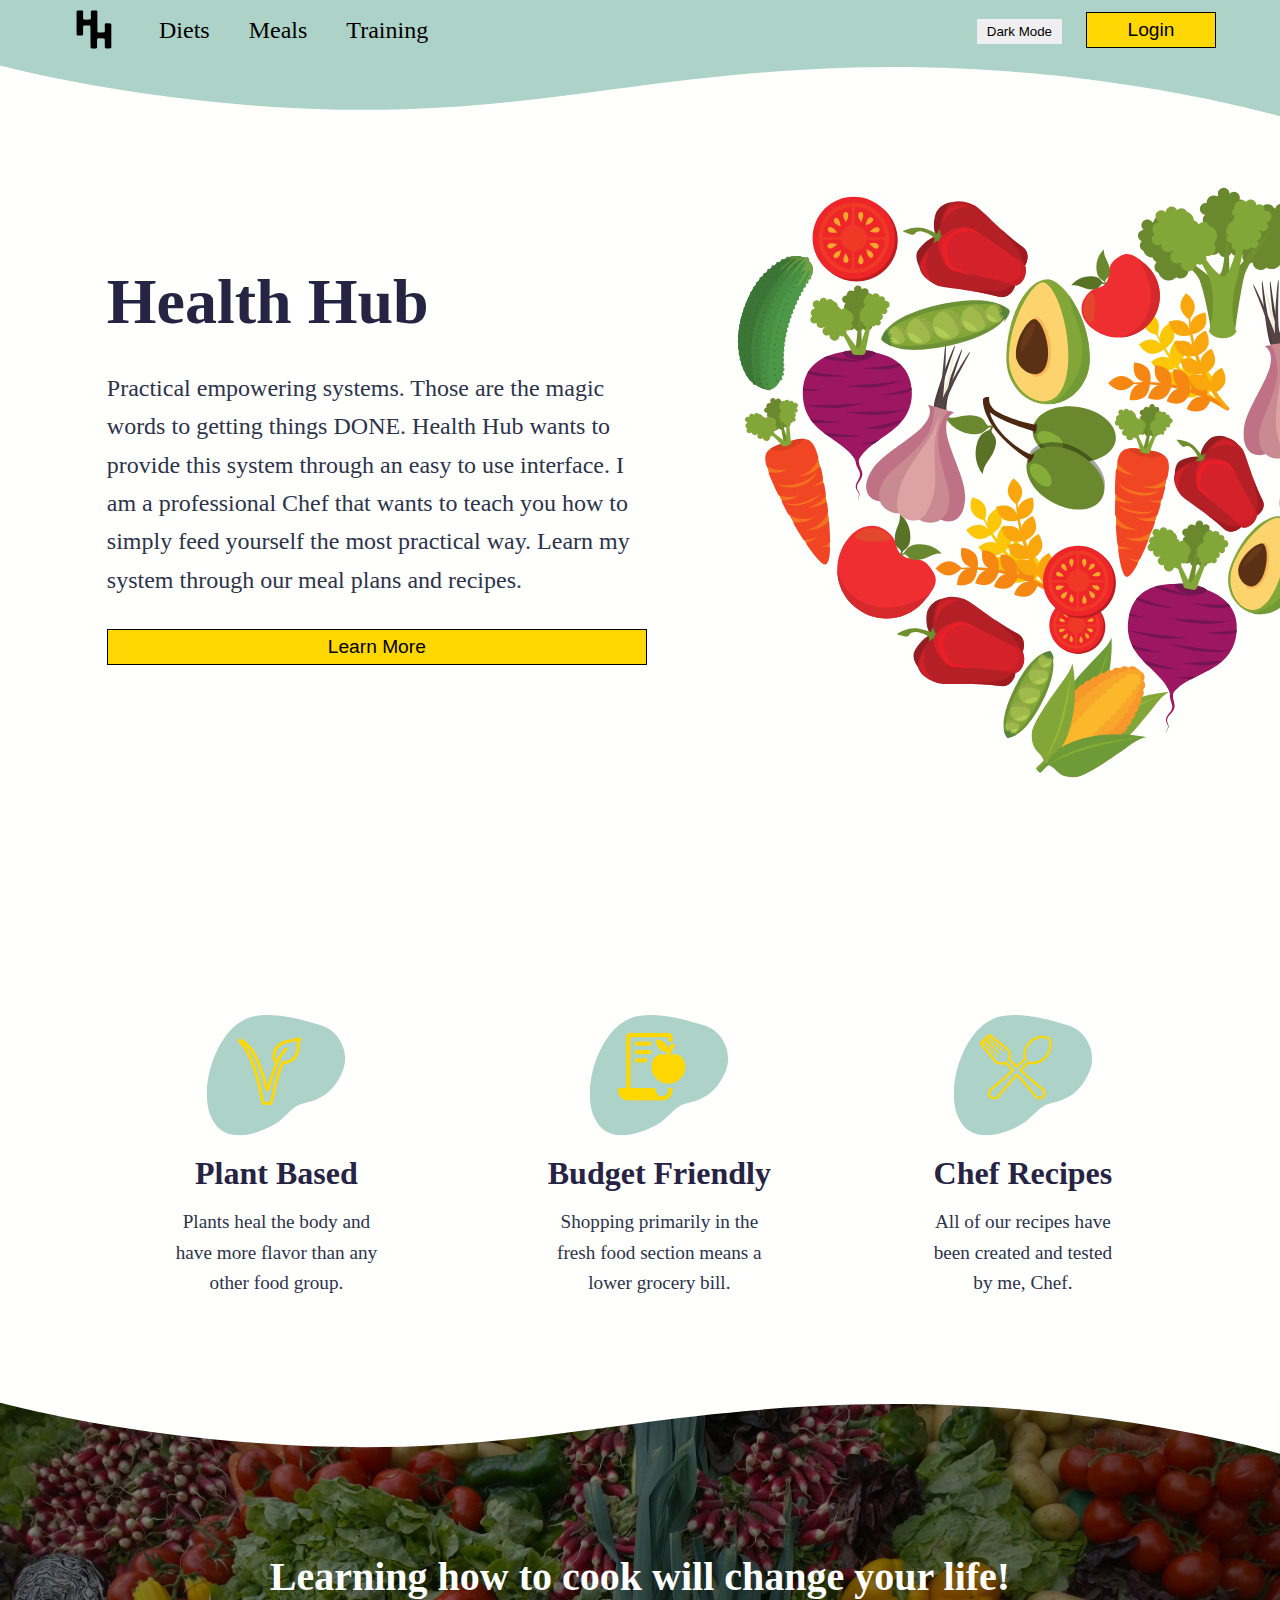
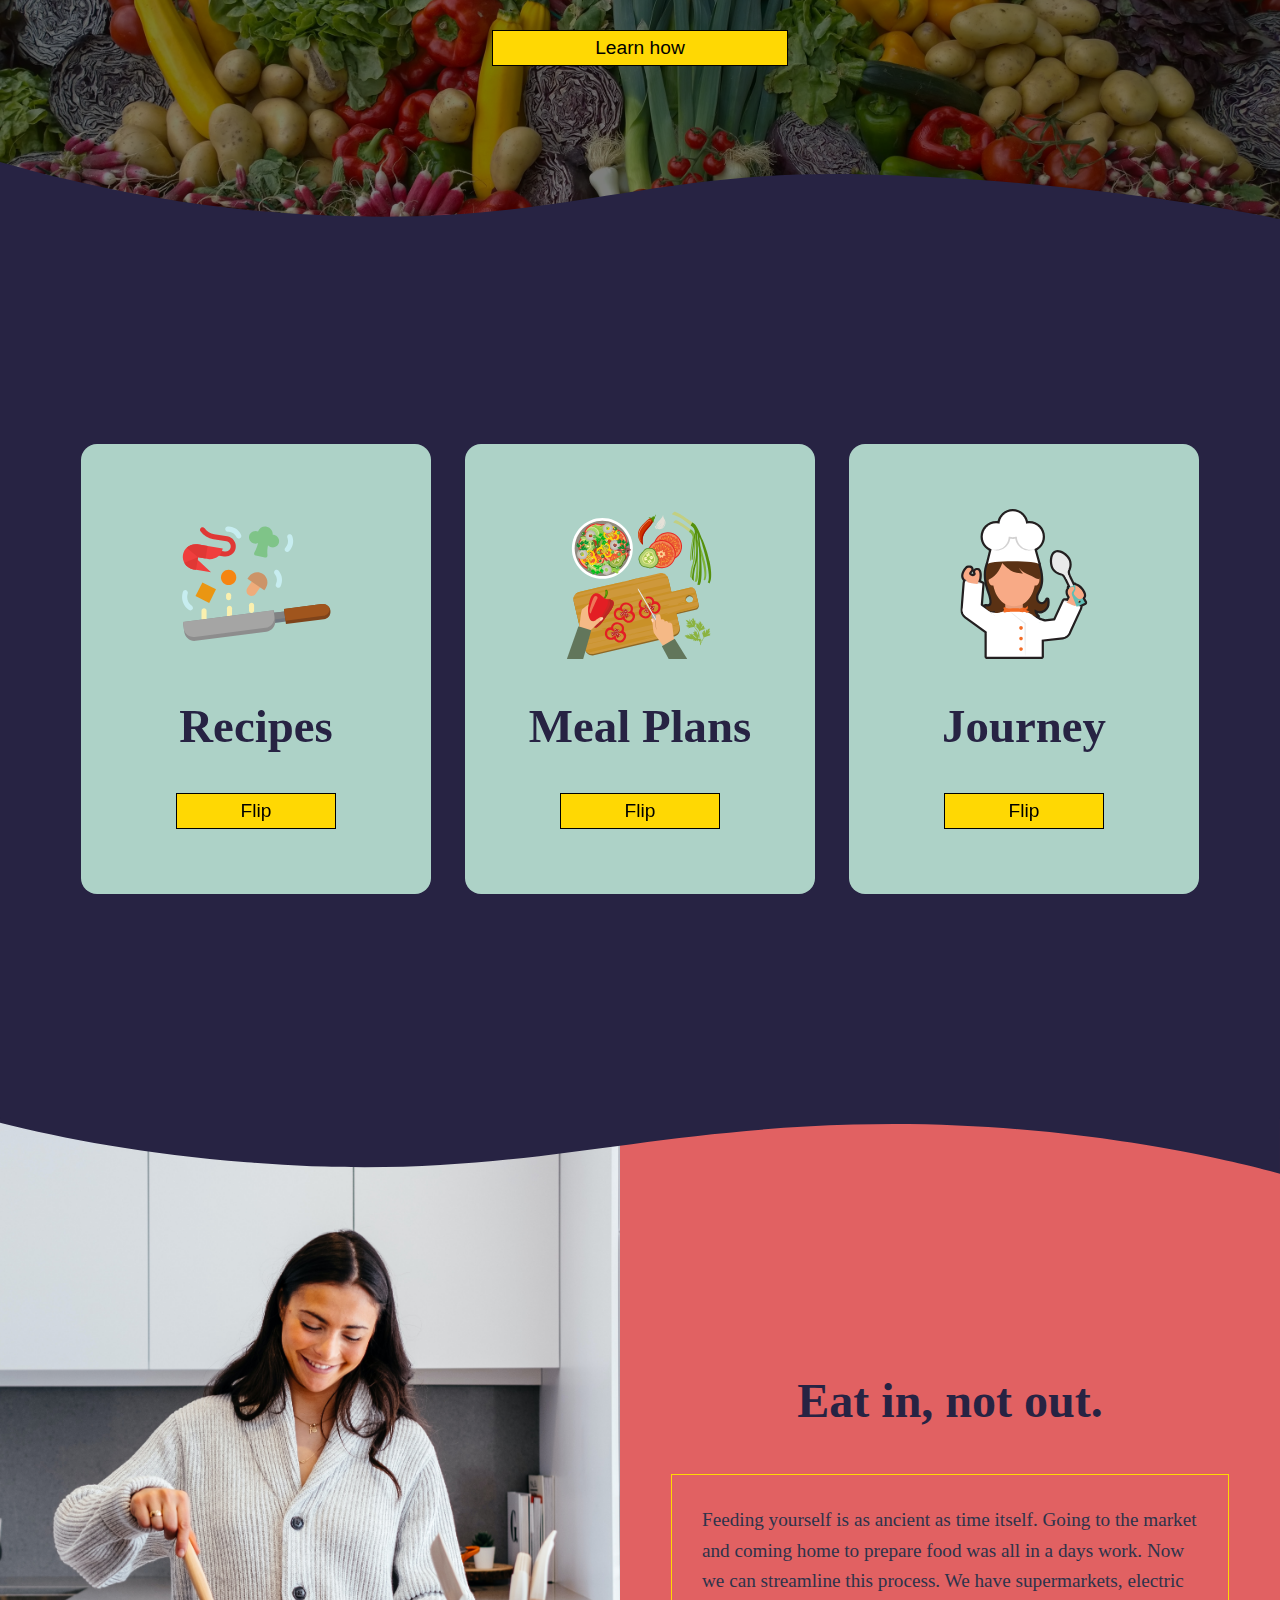
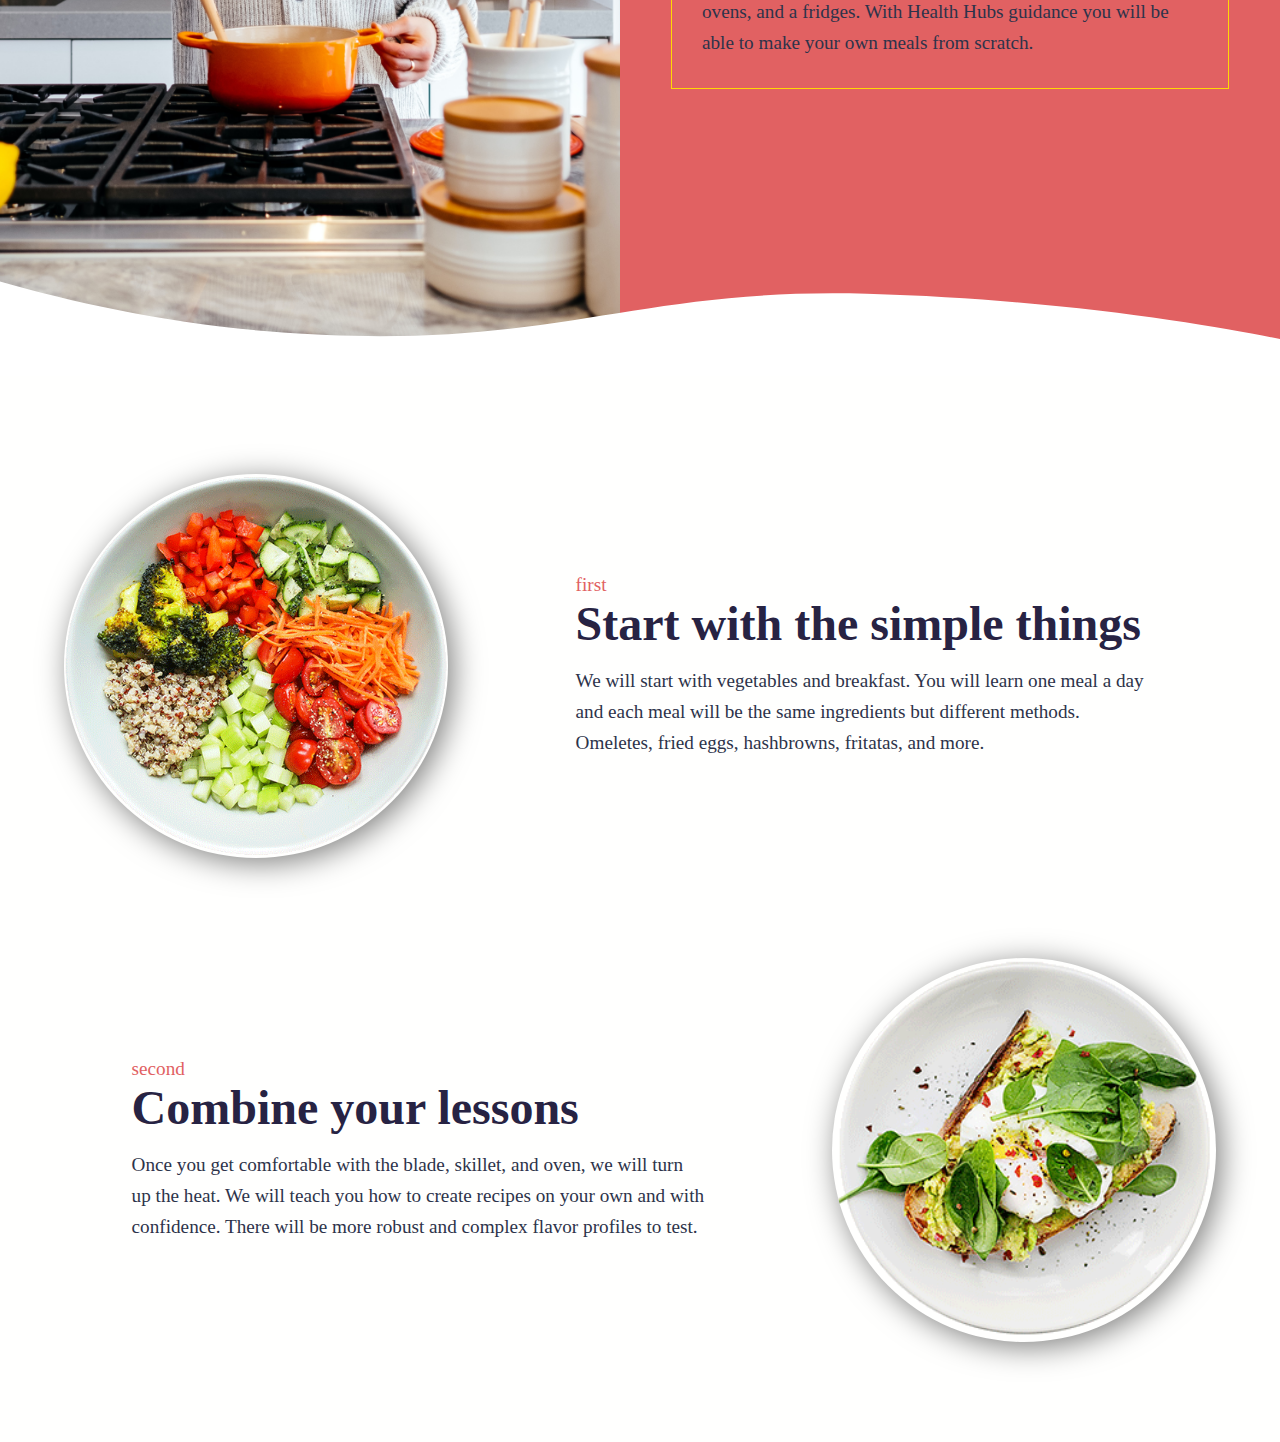
==== commit e33fe68c: "added bowls page" ====
--- a/index.html
+++ b/index.html
@@ -134,16 +134,41 @@
     </section>
     <section class="info">
       <div class="top_wave"></div>
-
+      <div class="image"></div>
       <article>
         <h1>Eat in, not out.</h1>
         <p>
           Feeding yourself is as ancient as time itself. Going to the market and coming home to prepare food was all in a days work. Now we can streamline this process. We have supermarkets, electric ovens, and a fridges. With Health Hubs guidance you will be able to make your own meals from scratch.
         </p>
       </article>
-      <div class="image"></div>
+      
 
       <div class="bottom_wave"></div>
+    </section>
+    <section class="bowls">
+      <div class="wrapper">
+        <div class="container">
+          <img class="one" src="./assets/plates/buddha_bowl.png" alt="buddha bowl">
+          <article>
+            <span>first</span>
+            <h1>Start with the simple things</h1>
+            <p>We will start with vegetables and breakfast. You will learn one meal a day and each meal will be the same ingredients but different methods.
+              Omeletes, fried eggs, hashbrowns, fritatas, and more.
+            </p>
+          </article>
+        </div>
+        <div class="container">
+          <img class="two" src="./assets/plates/avacado_toast.png" alt="avacado toast">
+          <article>
+            <span>second</span>
+            <h1>Combine your lessons</h1>
+            <p>
+              Once you get comfortable with the blade, skillet, and oven, we will turn up the heat. We will teach you how to create recipes on your own and with confidence. There will be more robust and complex flavor profiles to test.
+            </p>
+          </article>
+         
+        </div>
+      </div>
     </section>
     <script type="module" src="./index.js"></script>
   </body>
--- a/styles/Home/index.css
+++ b/styles/Home/index.css
@@ -3,3 +3,4 @@
 @import url("./sections/food_wave.css");
 @import url("./sections/cards.css");
 @import url("./sections/info.css");
+@import url("./sections/bowls.css");
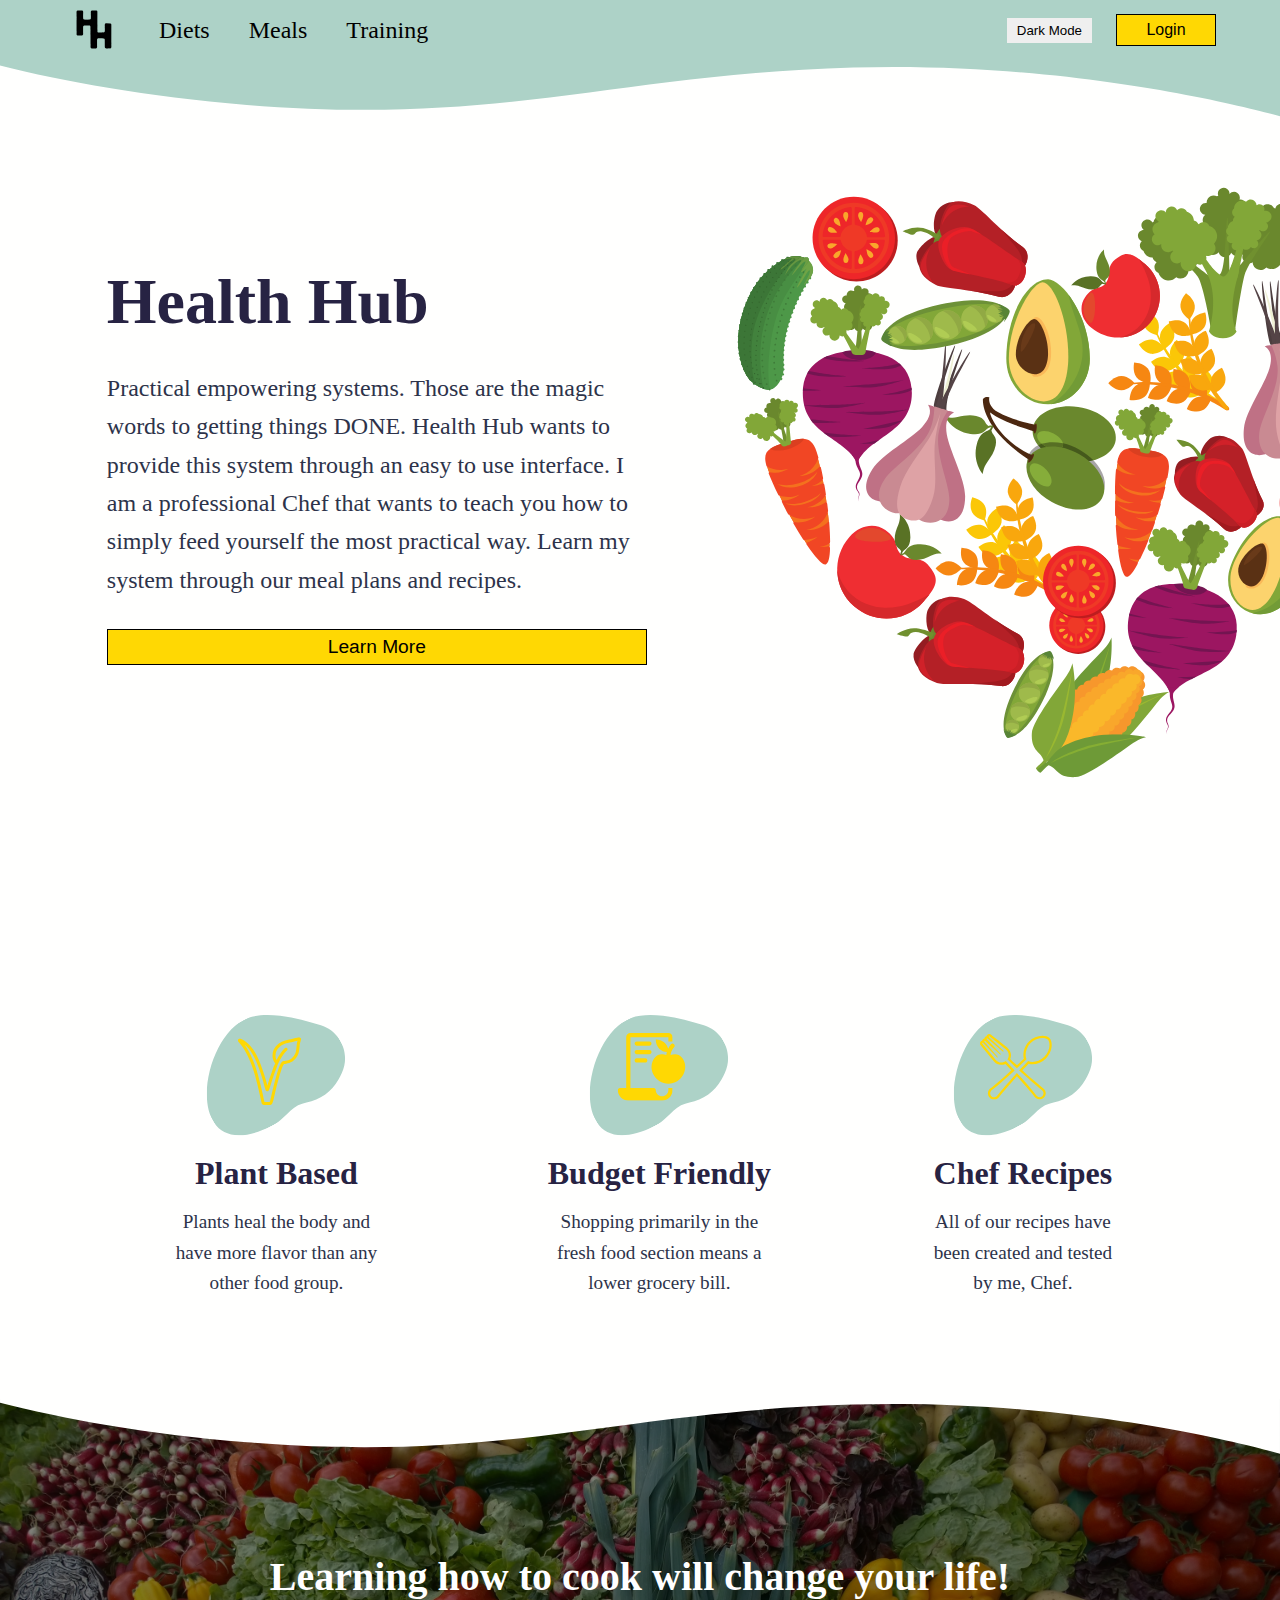
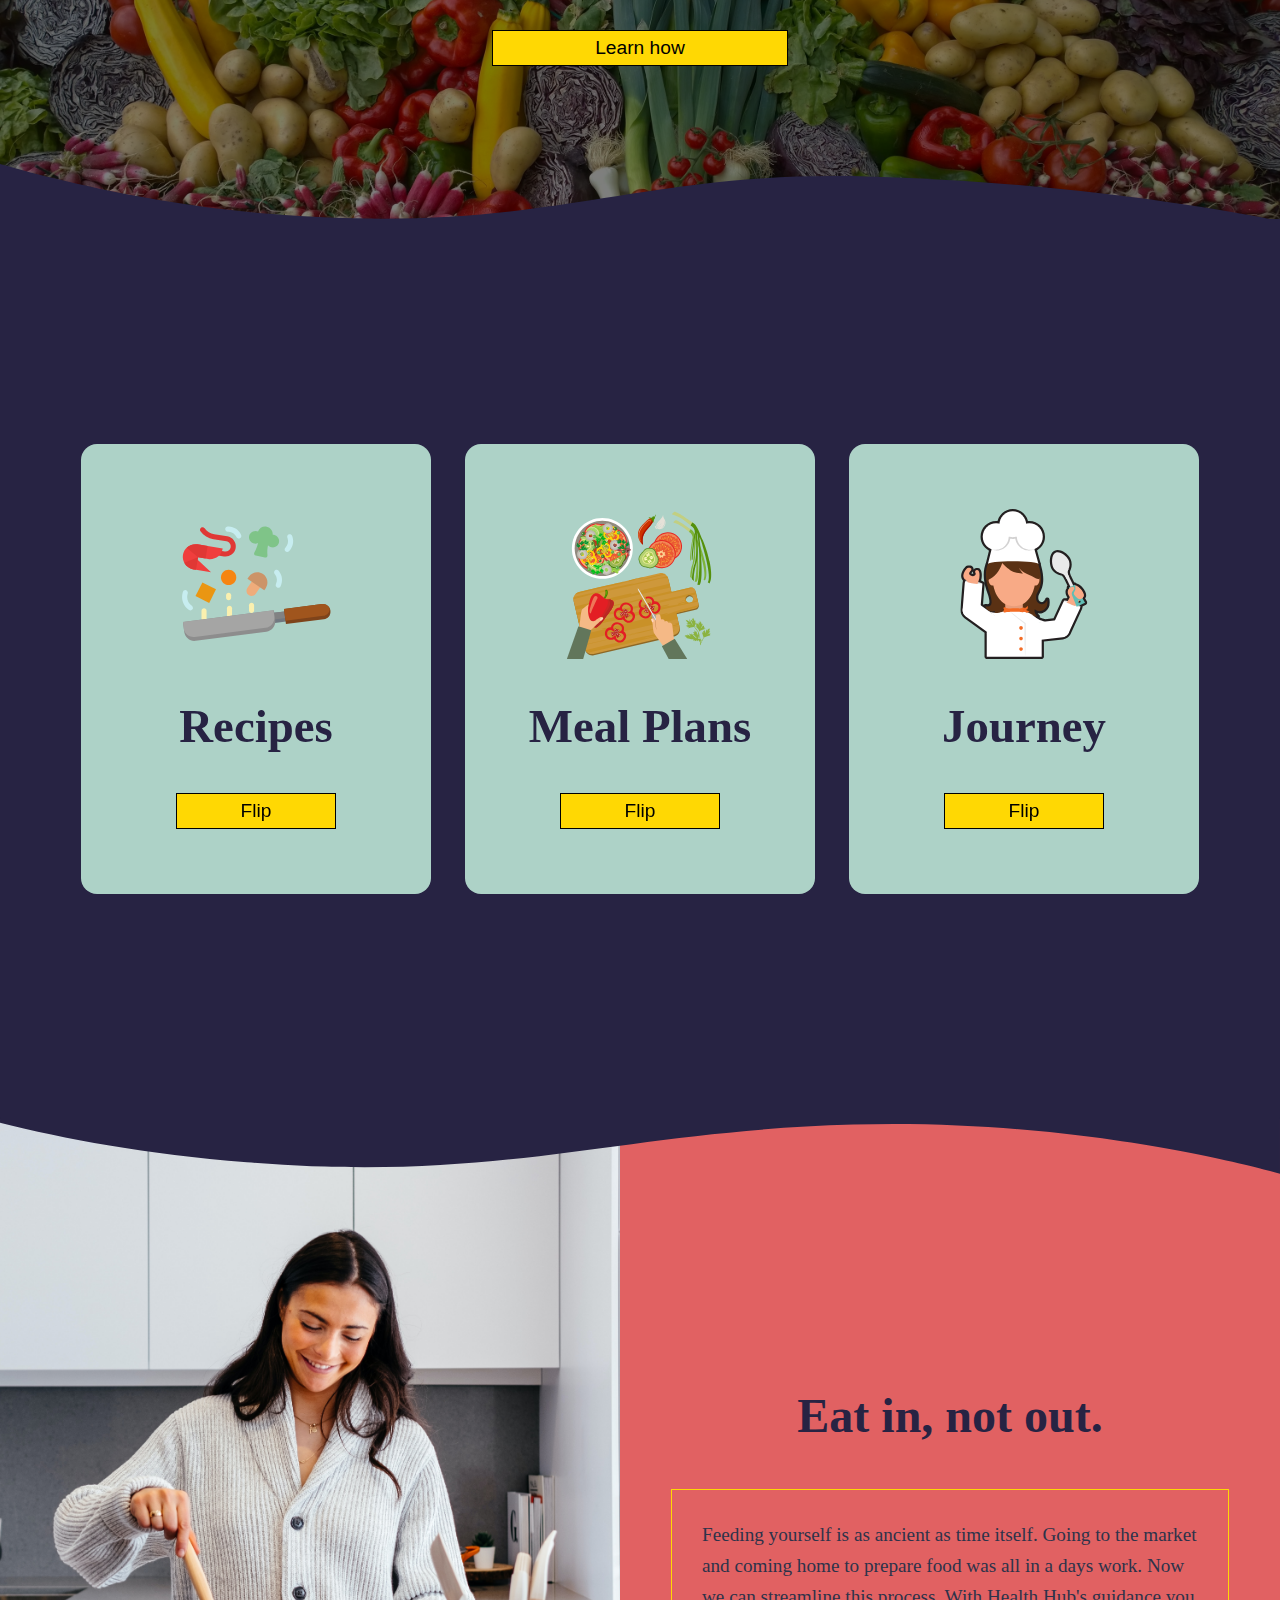
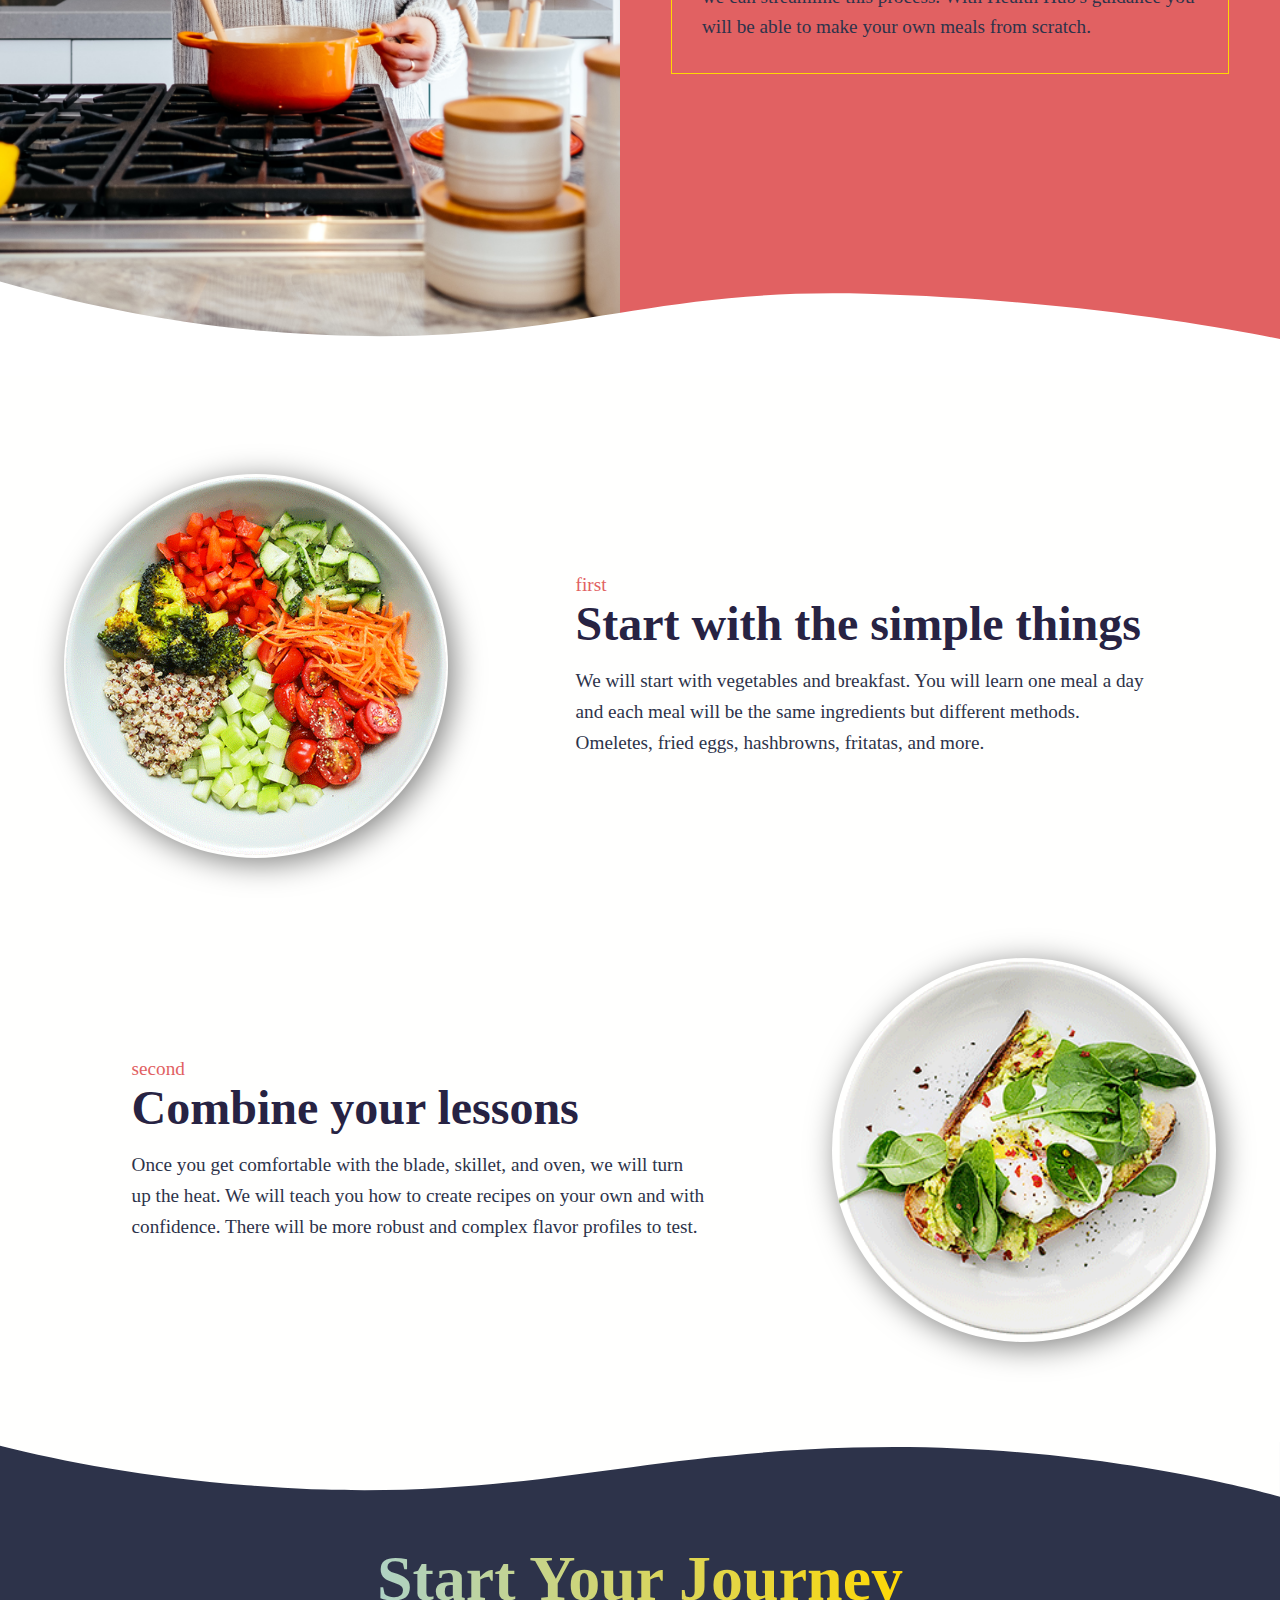
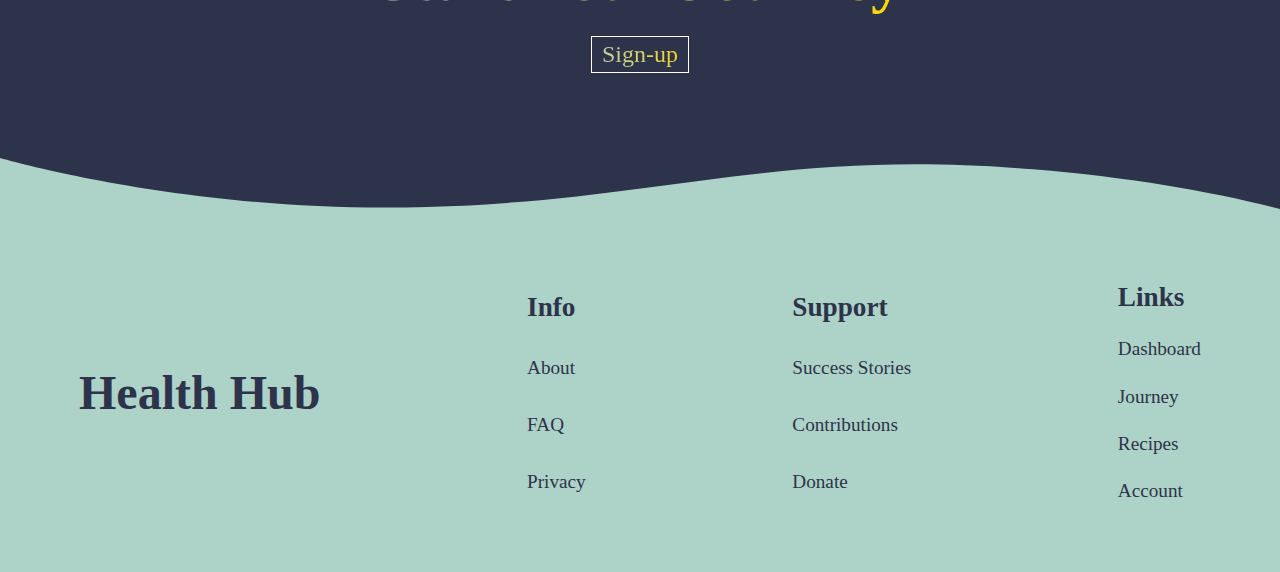
==== commit c3060ca0: "made foooter" ====
--- a/index.html
+++ b/index.html
@@ -138,11 +138,9 @@
       <article>
         <h1>Eat in, not out.</h1>
         <p>
-          Feeding yourself is as ancient as time itself. Going to the market and coming home to prepare food was all in a days work. Now we can streamline this process. We have supermarkets, electric ovens, and a fridges. With Health Hubs guidance you will be able to make your own meals from scratch.
+          Feeding yourself is as ancient as time itself. Going to the market and coming home to prepare food was all in a days work. Now we can streamline this process. With Health Hub's guidance you will be able to make your own meals from scratch.
         </p>
       </article>
-      
-
       <div class="bottom_wave"></div>
     </section>
     <section class="bowls">
@@ -166,10 +164,46 @@
               Once you get comfortable with the blade, skillet, and oven, we will turn up the heat. We will teach you how to create recipes on your own and with confidence. There will be more robust and complex flavor profiles to test.
             </p>
           </article>
-         
-        </div>
-      </div>
-    </section>
+        </div>
+      </div>
+    </section>
+    <section class="banner">
+      <div class="top_wave"></div>
+      <h1>Start Your Journey</h1>
+      <a href="">Sign-up</a>
+      <div class="bottom_wave"></div>
+    </section>
+    <footer>
+      <div class="top_wave"></div>
+      <div id="mobile" class="wrapper">
+      <a href=""><img src="./assets/footer/dashboard.svg" alt="dash icon"></a>
+      <a href=""><img src="./assets/footer/journey.svg" alt="journey icon"></a>
+      <a href=""><img src="./assets/footer/recipe.svg" alt="recipe icon"></a>
+      <a href=""><img src="./assets/footer/account.svg" alt="account icon"></a>
+    </div>
+    <div class="wrapper">
+      <a href=""><h1>Health Hub</h1></a>
+      <menu>
+        <h2>Info</h2>
+        <a href="">About</a>
+        <a href="">FAQ</a>
+        <a href="">Privacy</a>
+      </menu>
+      <menu>
+        <h2>Support</h2>
+        <a href="">Success Stories</a>
+        <a href="">Contributions</a>
+        <a href="">Donate</a>
+      </menu>
+      <menu>
+        <h2>Links</h2>
+        <a href="">Dashboard</a>
+        <a href="">Journey</a>
+        <a href="">Recipes</a>
+        <a href="">Account</a>
+      </menu>
+    </div>
+    </footer>
     <script type="module" src="./index.js"></script>
   </body>
 </html>
--- a/global.css
+++ b/global.css
@@ -3,6 +3,8 @@
 @import url("./styles/components/wave.css");
 @import url("./styles/components/wrapper.css");
 @import url("./styles/components/section.css");
+@import url("./styles/components/footer.css");
+
 * {
   margin: 0;
   box-sizing: border-box;
@@ -50,6 +52,9 @@
 html {
   background: var(--background);
 }
+body {
+  overflow-x: hidden;
+}
 h1,
 h2,
 h3,
@@ -61,7 +66,10 @@
   line-height: 1.6;
   color: var(--paragraph);
 }
-
+a {
+  text-decoration: none;
+  color: inherit;
+}
 /*Mobile*/
 @media (min-width: 400px) {
 }
--- a/styles/Home/index.css
+++ b/styles/Home/index.css
@@ -4,3 +4,4 @@
 @import url("./sections/cards.css");
 @import url("./sections/info.css");
 @import url("./sections/bowls.css");
+@import url("./sections/banner.css");
